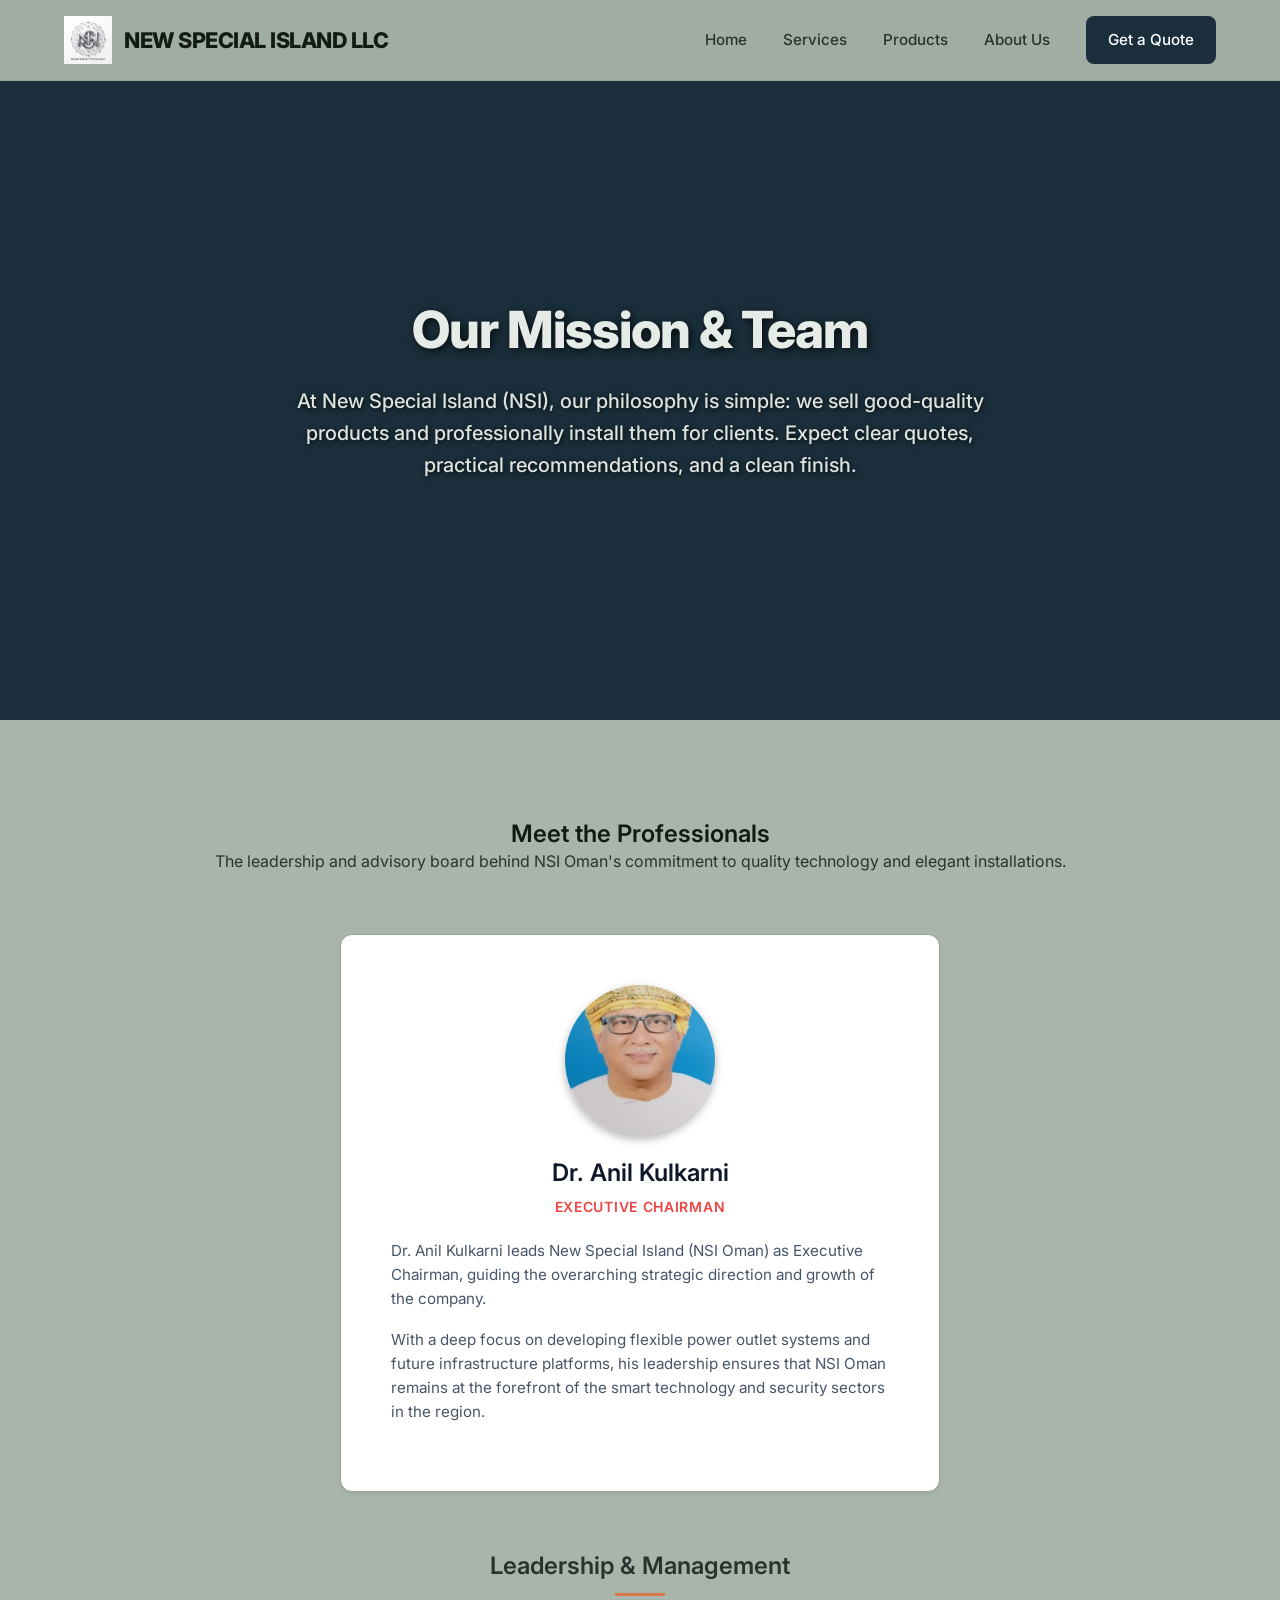
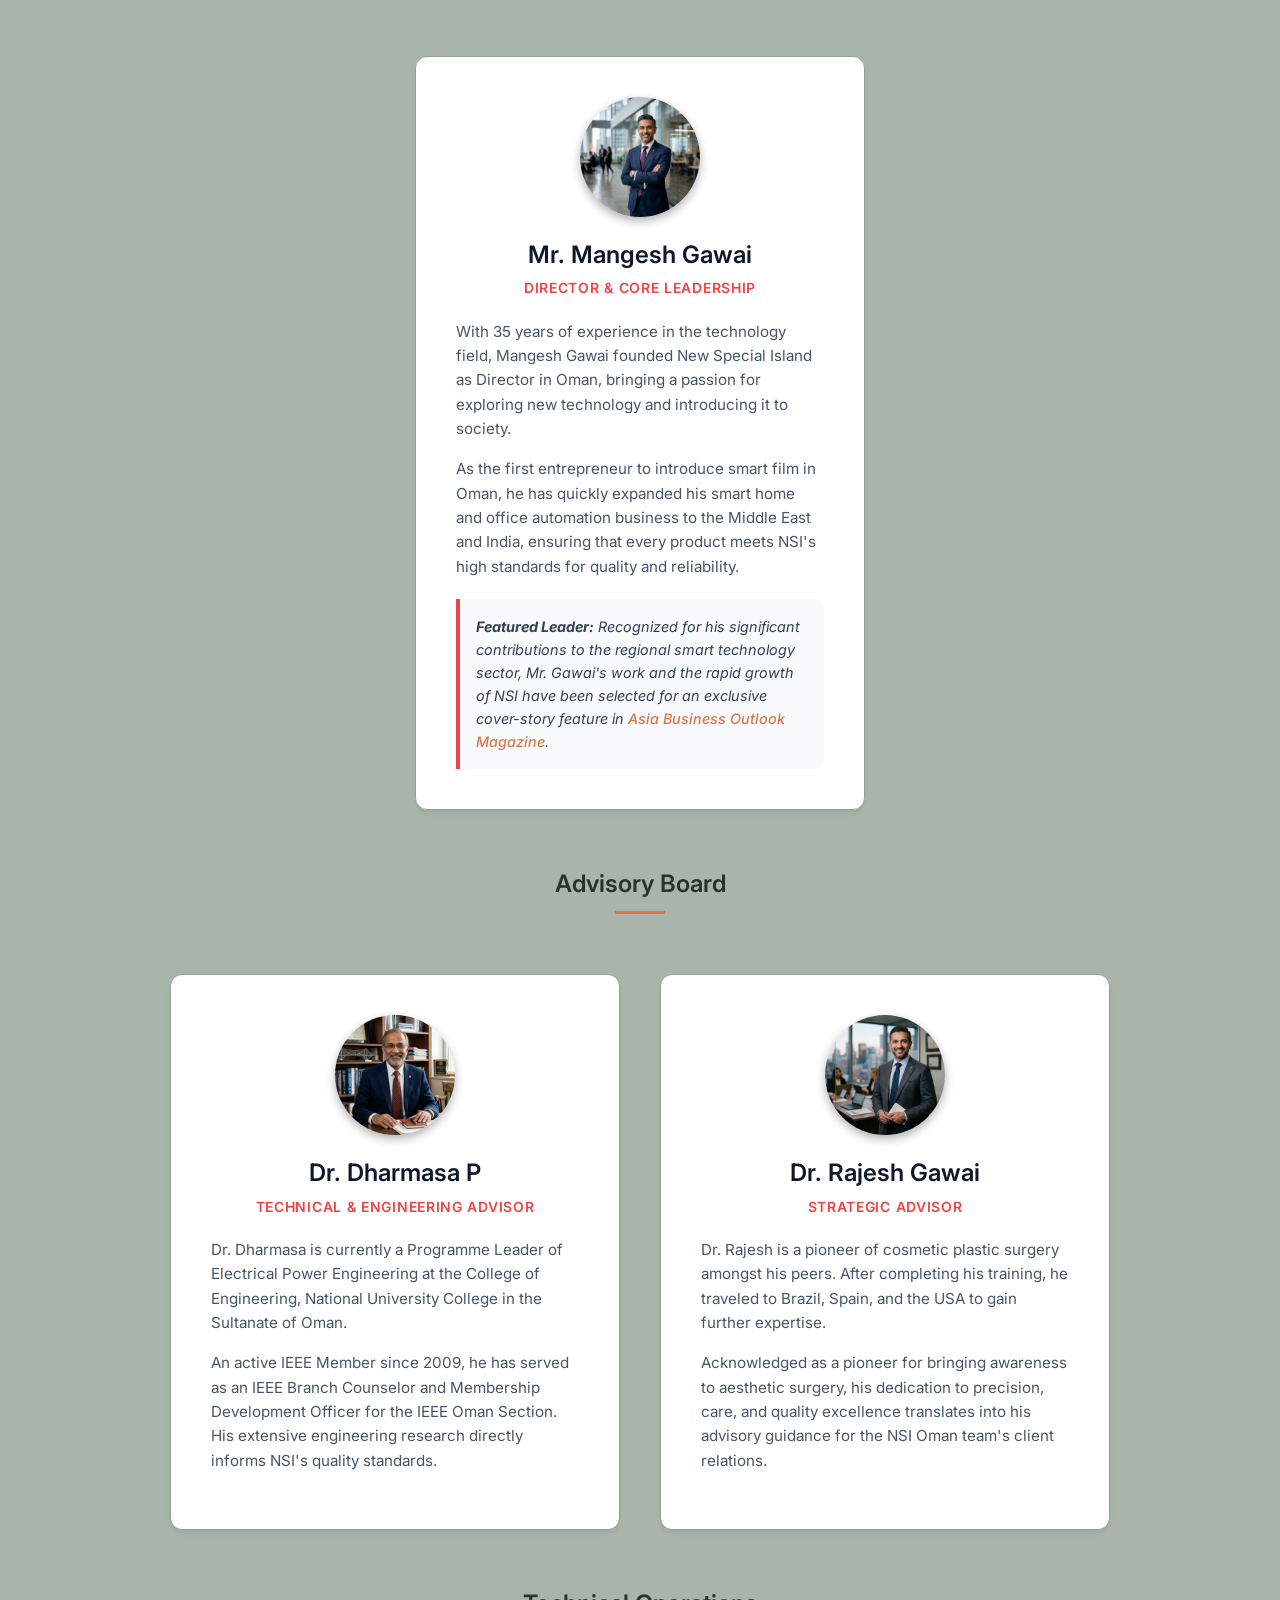
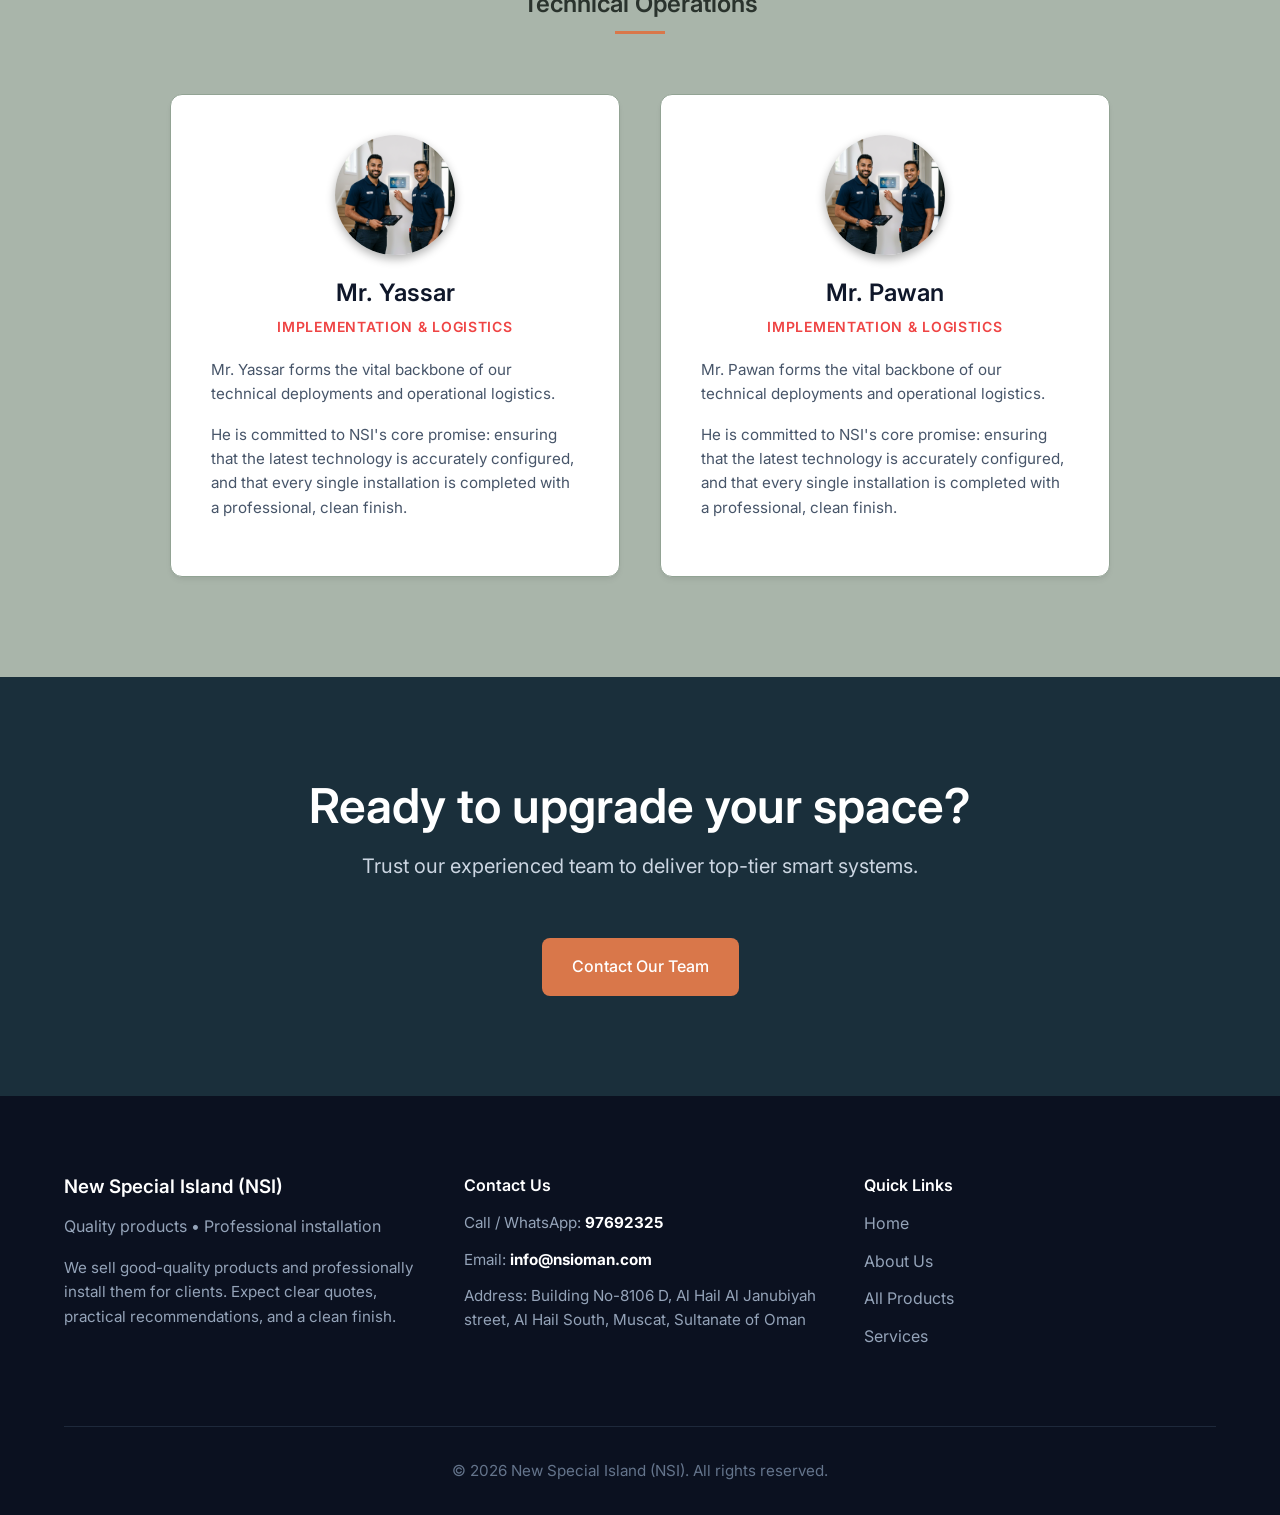
==== about.html @ ca7995b7 "image" ====
<!DOCTYPE html>
<html lang="en">

<head>
    <meta charset="UTF-8">
    <meta name="viewport" content="width=device-width, initial-scale=1.0">
    <title>About Us | New Special Island</title>
    <link rel="icon" href="images/nsi_logo.png" type="image/png">
    <meta name="description"
        content="Meet the professional team behind NSI Oman. We sell good-quality smart products and professionally install them for clients in Oman.">
    <!-- Google Fonts -->
    <link rel="preconnect" href="https://fonts.googleapis.com">
    <link rel="preconnect" href="https://fonts.gstatic.com" crossorigin>
    <link href="https://fonts.googleapis.com/css2?family=Inter:wght@300;400;500;600;700&display=swap" rel="stylesheet">
    <!-- Shared Styles -->
    <link rel="stylesheet" href="styles.css">
    <style>
        .page-hero {
            padding: 160px 0 100px;
        }

        .page-hero h1 {
            font-size: clamp(2.5rem, 4vw, 3.5rem);
        }

        .team-grid {
            display: grid;
            grid-template-columns: repeat(auto-fit, minmax(300px, 1fr));
            gap: 40px;
            margin-top: 60px;
        }

        .team-member {
            background-color: white;
            padding: 40px;
            border-radius: 12px;
            box-shadow: 0 4px 6px -1px rgba(0, 0, 0, 0.05), 0 2px 4px -1px rgba(0, 0, 0, 0.03);
            text-align: center;
            transition: transform 0.3s ease;
        }

        .team-member:hover {
            transform: translateY(-5px);
        }

        .team-avatar {
            width: 120px;
            height: 120px;
            background: linear-gradient(135deg, #1e293b 0%, #0f172a 100%);
            border-radius: 50%;
            margin: 0 auto 24px;
            display: flex;
            align-items: center;
            justify-content: center;
            color: #f8fafc;
            font-size: 2rem;
            font-weight: 600;
        }

        .team-member h3 {
            color: #0f172a;
            margin-bottom: 8px;
            font-size: 1.5rem;
        }

        .team-role {
            color: #ef4444;
            font-weight: 600;
            font-size: 0.875rem;
            text-transform: uppercase;
            letter-spacing: 0.05em;
            margin-bottom: 20px;
        }

        .team-member p {
            color: #475569;
            font-size: 0.95rem;
            line-height: 1.6;
            margin-bottom: 16px;
            text-align: left;
        }

        .highlight-box {
            background-color: #f8fafc;
            border-left: 4px solid #ef4444;
            padding: 16px;
            margin-top: 20px;
            text-align: left;
            border-radius: 0 8px 8px 0;
        }

        .highlight-box p {
            margin-bottom: 0;
            font-size: 0.9rem;
            color: #334155;
            font-style: italic;
        }
    </style>
</head>

<body>

    <!-- Navigation -->
    <nav class="navbar">
        <div class="container nav-content">
            <a href="index.html" class="logo">
                <img src="images/nsi_logo.png" alt="NSI Logo" class="nav-logo-img">
                NEW SPECIAL ISLAND LLC
            </a>
            <div class="nav-links">
                <a href="index.html">Home</a>
                <a href="index.html#services">Services</a>
                <a href="index.html#products">Products</a>
                <a href="about.html" class="active">About Us</a>
                <a href="index.html#quote" class="btn btn-primary btn-small">Get a Quote</a>
            </div>
            <button class="mobile-menu-btn" id="mobile-menu-btn">
                <span></span>
                <span></span>
                <span></span>
            </button>
        </div>
        <!-- Mobile Menu -->
        <div class="mobile-menu" id="mobile-menu">
            <a href="index.html">Home</a>
            <a href="index.html#services">Services</a>
            <a href="index.html#products">Products</a>
            <a href="about.html">About Us</a>
            <a href="index.html#quote">Get a Quote</a>
        </div>
    </nav>

    <!-- Hero Section -->
    <section class="hero page-hero bg-navy" style="position: relative;">
        <div class="container hero-content text-center" style="margin: 0 auto; position: relative; z-index: 2;">
            <h1>Our Mission & Team</h1>
            <p style="max-width: 800px; margin: 0 auto;">At New Special Island (NSI), our philosophy is simple: we sell
                good-quality products and professionally install them for clients. Expect clear quotes, practical
                recommendations, and a clean finish.</p>
        </div>
    </section>

    <!-- Team Section -->
    <section class="team section-padding bg-light">
        <div class="container">
            <div class="section-header text-center">
                <h2>Meet the Professionals</h2>
                <p>The leadership and advisory board behind NSI Oman's commitment to quality technology and elegant
                    installations.</p>
            </div>

            <div class="team-hierarchy">
                <!-- Tier 1: Chairman -->
                <div class="team-tier team-tier-1">
                    <div class="team-member">
                        <img class="team-avatar" src="images/Dr. Anil Kulkarni.jpeg" alt="Dr Anil Kulkarni">
                        <h3>Dr. Anil Kulkarni</h3>
                        <div class="team-role">Executive Chairman</div>
                        <p>Dr. Anil Kulkarni leads New Special Island (NSI Oman) as Executive Chairman, guiding the
                            overarching strategic direction and growth of the company.</p>
                        <p>With a deep focus on developing flexible power outlet systems and future infrastructure
                            platforms, his leadership ensures that NSI Oman remains at the forefront of the smart
                            technology
                            and security sectors in the region.</p>
                    </div>
                </div>

                <!-- Tier 2: Management -->
                <div class="team-tier team-tier-2">
                    <h3 class="tier-title">Leadership & Management</h3>
                    <div class="team-member">
                        <img class="team-avatar" src="images/portrait_mangesh_1772729378255.png" alt="Mr Mangesh Gawai">
                        <h3>Mr. Mangesh Gawai</h3>
                        <div class="team-role">Director & Core Leadership</div>
                        <p>With 35 years of experience in the technology field, Mangesh Gawai founded New Special Island
                            as Director in Oman, bringing a passion for exploring new technology and introducing it to
                            society.</p>
                        <p>As the first entrepreneur to introduce smart film in Oman, he has quickly expanded his smart
                            home and office automation business to the Middle East and India, ensuring that every
                            product meets NSI's high standards for quality and reliability.</p>
                        <div class="highlight-box">
                            <p><strong>Featured Leader:</strong> Recognized for his significant contributions to the
                                regional smart technology sector, Mr. Gawai's work and the rapid growth of NSI have been
                                selected for an exclusive cover-story feature in <a
                                    href="https://www.asiabusinessoutlook.com/services-and-consulting/cover-story/new-special-island-making-culture-of-living-and-working-futureready-cid-1000.html"
                                    target="_blank" rel="noopener noreferrer"
                                    style="color: var(--accent-color); font-weight: 500;">Asia Business Outlook
                                    Magazine</a>.</p>
                        </div>
                    </div>
                </div>

                <!-- Tier 3: Advisory Board -->
                <div class="team-tier team-tier-3">
                    <h3 class="tier-title">Advisory Board</h3>
                    <div class="team-member">
                        <img class="team-avatar" src="images/portrait_dharmasa_1772729397406.png" alt="Dr Dharmasa P">
                        <h3>Dr. Dharmasa P</h3>
                        <div class="team-role">Technical & Engineering Advisor</div>
                        <p>Dr. Dharmasa is currently a Programme Leader of Electrical Power Engineering at the College
                            of
                            Engineering, National University College in the Sultanate of Oman.</p>
                        <p>An active IEEE Member since 2009, he has served as an IEEE Branch Counselor and Membership
                            Development Officer for the IEEE Oman Section. His extensive engineering research directly
                            informs NSI's quality standards.</p>
                    </div>

                    <div class="team-member">
                        <img class="team-avatar" src="images/portrait_rajesh_1772729414339.png" alt="Dr Rajesh Gawai">
                        <h3>Dr. Rajesh Gawai</h3>
                        <div class="team-role">Strategic Advisor</div>
                        <p>Dr. Rajesh is a pioneer of cosmetic plastic surgery amongst his peers. After completing his
                            training, he traveled to Brazil, Spain, and the USA to gain further expertise.</p>
                        <p>Acknowledged as a pioneer for bringing awareness to aesthetic surgery, his dedication to
                            precision, care, and quality excellence translates into his advisory guidance
                            for the NSI Oman team's client relations.</p>
                    </div>
                </div>

                <!-- Tier 4: Operations -->
                <div class="team-tier team-tier-4">
                    <h3 class="tier-title">Technical Operations</h3>
                    <div class="team-member">
                        <img class="team-avatar" src="images/portrait_yassar_pawan_1772729432106.png"
                            alt="Mr Yassar">
                        <h3>Mr. Yassar</h3>
                        <div class="team-role">Implementation & Logistics</div>
                        <p>Mr. Yassar forms the vital backbone of our technical deployments and operational logistics.</p>
                        <p>He is committed to NSI's core promise: ensuring that the latest technology is accurately configured, and that every single installation is completed with a professional, clean finish.</p>
                    </div>
                    <div class="team-member">
                        <img class="team-avatar" src="images/portrait_yassar_pawan_1772729432106.png"
                            alt="Mr Pawan">
                        <h3>Mr. Pawan</h3>
                        <div class="team-role">Implementation & Logistics</div>
                        <p>Mr. Pawan forms the vital backbone of our technical deployments and operational logistics.</p>
                        <p>He is committed to NSI's core promise: ensuring that the latest technology is accurately configured, and that every single installation is completed with a professional, clean finish.</p>
                    </div>
                </div>

            </div>
        </div>
    </section>

    <!-- Call to Action / Quote Section -->
    <section id="quote" class="cta section-padding bg-navy">
        <div class="container text-center">
            <h2>Ready to upgrade your space?</h2>
            <p style="color: #cbd5e1;">Trust our experienced team to deliver top-tier smart systems.</p>
            <a href="mailto:info@nsioman.com" class="btn btn-accent mt-2">Contact Our Team</a>
        </div>
    </section>

    <!-- Footer -->
    <footer class="footer">
        <div class="container">
            <div class="footer-grid">
                <div class="footer-brand">
                    <h3>New Special Island (NSI)</h3>
                    <p>Quality products • Professional installation</p>
                    <p class="footer-desc">We sell good-quality products and professionally install them for clients.
                        Expect clear quotes, practical recommendations, and a clean finish.</p>
                </div>

                <div class="footer-contact">
                    <h4>Contact Us</h4>
                    <p>Call / WhatsApp: <strong>97692325</strong></p>
                    <p>Email: <strong>info@nsioman.com</strong></p>
                    <p>Address: Building No-8106 D, Al Hail Al Janubiyah street, Al Hail South, Muscat, Sultanate of
                        Oman</p>
                </div>

                <div class="footer-links">
                    <h4>Quick Links</h4>
                    <ul>
                        <li><a href="index.html">Home</a></li>
                        <li><a href="about.html">About Us</a></li>
                        <li><a href="index.html#products">All Products</a></li>
                        <li><a href="index.html#services">Services</a></li>
                    </ul>
                </div>
            </div>

            <div class="footer-bottom">
                <p>&copy; 2026 New Special Island (NSI). All rights reserved.</p>
            </div>
        </div>
    </footer>

    <script src="script.js"></script>
</body>

</html>
---- styles.css ----
/* =========================================
   VARIABLES & GLOBAL STYLES
   ========================================= */
:root {
    /* Main brand colors */
    --primary-color: #1a2f3b;
    /* Deep Slate - used for headers/footers/hero */
    --primary-hover: #264353;
    --accent-color: #d9774a;
    /* Rust/Terracotta - used for CTAs / highlights */
    --accent-hover: #e8885b;
    --accent-secondary: #4a6875;
    /* Muted Blue-Gray - secondary elements */

    /* Text colors */
    --text-main: #2a332d;
    /* Very dark muted green/slate for readability */
    --text-light: #3e4a42;
    --text-dark: #121a13;
    /* Near black for headings */

    /* Soft backgrounds - DISTINCTLY NON-WHITE */
    --bg-body: #b8c4b9;
    /* Muted Sage Green */
    --bg-light: #a9b5aa;
    /* Slightly darker sage for alternate sections */
    --bg-card: #dde3de;
    /* Very light tinted sage for cards (minority white) */
    --border-color: #92a394;
    /* Soft sage borders */

    --font-main: 'Inter',
        -apple-system,
        BlinkMacSystemFont,
        "Segoe UI",
        Roboto,
        Helvetica,
        Arial,
        sans-serif;

    --max-width: 1200px;
    --border-radius: 12px;
    --transition: all 0.3s ease;
    --shadow-sm: 0 1px 3px rgba(0, 0, 0, 0.05);
    --shadow-md: 0 4px 6px -1px rgba(0, 0, 0, 0.05),
        0 2px 4px -1px rgba(0, 0, 0, 0.03);
    --shadow-lg: 0 20px 25px -5px rgba(0, 0, 0, 0.05),
        0 8px 10px -6px rgba(0, 0, 0, 0.01);
}

/* Team Section Specifics */
.team-hierarchy {
    display: flex;
    flex-direction: column;
    gap: 60px;
    margin-top: 60px;
}

.team-tier {
    display: flex;
    flex-wrap: wrap;
    justify-content: center;
    gap: 40px;
}

.tier-title {
    width: 100%;
    text-align: center;
    font-size: 1.5rem;
    color: var(--text-main);
    margin-bottom: 20px;
    position: relative;
    padding-bottom: 15px;
}

.tier-title::after {
    content: '';
    position: absolute;
    bottom: 0;
    left: 50%;
    transform: translateX(-50%);
    width: 50px;
    height: 3px;
    background-color: var(--accent-color);
}

.team-member {
    background-color: var(--bg-card);
    padding: 40px;
    border-radius: 12px;
    box-shadow: var(--shadow-md);
    text-align: center;
    transition: transform 0.3s ease;
    flex: 1 1 300px;
    /* Max width handled by container/wrap */
    max-width: 450px;
    border: 1px solid var(--border-color);
}

/* Make tier 1 (Chairman) slightly more prominent */
.team-tier-1 .team-member {
    max-width: 600px;
    padding: 50px;
}

.team-tier-1 .team-avatar {
    width: 150px;
    height: 150px;
}

.team-member:hover {
    transform: translateY(-5px);
    box-shadow: var(--shadow-lg);
    border-color: var(--accent-color);
}

.team-avatar {
    width: 120px;
    height: 120px;
    border-radius: 50%;
    margin: 0 auto 24px;
    object-fit: cover;
    box-shadow: 0 4px 10px rgba(0, 0, 0, 0.3);
}

.team-member h3 {
    color: var(--text-dark);
    margin-bottom: 8px;
    font-size: 1.5rem;
}

.team-role {
    color: var(--accent-color);
    font-weight: 600;
    font-size: 0.875rem;
    text-transform: uppercase;
    letter-spacing: 0.05em;
    margin-bottom: 20px;
}

.team-member p {
    color: var(--text-main);
    font-size: 0.95rem;
    line-height: 1.6;
    margin-bottom: 16px;
    text-align: left;
}

.highlight-box {
    background-color: rgba(26, 47, 59, 0.1);
    /* Primary color slate tinted */
    border-left: 4px solid var(--accent-color);
    padding: 16px;
    margin-top: 20px;
    text-align: left;
    border-radius: 0 8px 8px 0;
}

.highlight-box p {
    margin-bottom: 0;
    font-size: 0.9rem;
    color: var(--text-main);
    font-style: italic;
}

/* Responsive adjustments */
@media (max-width: 768px) {
    .team-tier-1 .team-member {
        padding: 40px;
    }
}


* {
    margin: 0;
    padding: 0;
    box-sizing: border-box;
}

html {
    scroll-behavior: smooth;
}

body {
    font-family: var(--font-main);
    color: var(--text-main);
    background-color: var(--bg-body);
    line-height: 1.6;
    -webkit-font-smoothing: antialiased;
}

h1,
h2,
h3,
h4,
h5,
h6 {
    color: var(--text-dark);
    font-weight: 600;
    line-height: 1.2;
}

a {
    color: var(--accent-color);
    text-decoration: none;
    transition: var(--transition);
}

a:hover {
    color: var(--accent-hover);
}

.container {
    width: 100%;
    max-width: var(--max-width);
    margin: 0 auto;
    padding: 0 24px;
}

.section-padding {
    padding: 100px 0;
}

.bg-light {
    background-color: var(--bg-light);
}

.bg-navy {
    background-color: var(--primary-color);
    color: #e1e7e3;
}

.bg-navy h1,
.bg-navy h2,
.bg-navy h3 {
    color: #ffffff;
}

.bg-navy p {
    color: #c9d1cb;
}

.text-center {
    text-align: center;
}

.mt-2 {
    margin-top: 1rem;
}

.mt-4 {
    margin-top: 2rem;
}

.pb-0 {
    padding-bottom: 0 !important;
}

.border-0 {
    border: none !important;
}

/* =========================================
   BUTTONS & LINKS
   ========================================= */
.btn {
    display: inline-flex;
    align-items: center;
    justify-content: center;
    padding: 14px 28px;
    border-radius: 8px;
    font-weight: 500;
    cursor: pointer;
    transition: var(--transition);
    border: 2px solid transparent;
    font-size: 1rem;
}

.btn-small {
    padding: 10px 20px;
    font-size: 0.95rem;
}

.btn-primary {
    background-color: var(--primary-color);
    color: white !important;
}

.btn-primary:hover {
    background-color: var(--primary-hover);
    transform: translateY(-2px);
    box-shadow: var(--shadow-md);
}

.btn-accent {
    background-color: var(--accent-color);
    color: white !important;
}

.btn-accent:hover {
    background-color: var(--accent-hover);
    transform: translateY(-2px);
    box-shadow: var(--shadow-md);
}

.btn-outline {
    background-color: transparent;
    border-color: var(--border-color);
    color: var(--text-dark);
}

.btn-outline:hover {
    border-color: var(--text-main);
    background-color: var(--bg-card);
}

.btn-outline-light {
    background-color: transparent;
    border-color: rgba(255, 255, 255, 0.3);
    color: white !important;
}

.btn-outline-light:hover {
    background-color: rgba(255, 255, 255, 0.1);
    border-color: white;
}

.inline-link {
    display: inline-block;
    font-weight: 500;
    color: var(--accent-color);
}

.inline-link:hover {
    text-decoration: underline;
}

/* =========================================
   NAVIGATION
   ========================================= */
.navbar {
    position: fixed;
    top: 0;
    left: 0;
    width: 100%;
    /* Navbar gets the soft body color with transparency */
    background-color: rgba(184, 196, 185, 0.85);
    /* Matches new var(--bg-body) */
    backdrop-filter: blur(12px);
    -webkit-backdrop-filter: blur(12px);
    border-bottom: 1px solid var(--border-color);
    z-index: 1000;
    padding: 18px 0;
    transition: var(--transition);
}

.nav-content {
    display: flex;
    justify-content: space-between;
    align-items: center;
}

.logo {
    display: flex;
    align-items: center;
    gap: 12px;
    font-size: 1.35rem;
    font-weight: 800;
    color: var(--text-dark);
    letter-spacing: -0.5px;
}

.nav-logo-img {
    height: 48px;
    width: auto;
    object-fit: contain;
}

.nav-links {
    display: flex;
    align-items: center;
    gap: 36px;
}

.nav-links a:not(.btn) {
    color: var(--text-main);
    font-weight: 500;
    font-size: 0.95rem;
}

.nav-links a:not(.btn):hover {
    color: var(--accent-color);
}

.mobile-menu-btn {
    display: none;
    flex-direction: column;
    justify-content: space-between;
    width: 24px;
    height: 18px;
    background: transparent;
    border: none;
    cursor: pointer;
}

.mobile-menu-btn span {
    width: 100%;
    height: 2px;
    background-color: var(--text-dark);
    transition: var(--transition);
}

.mobile-menu {
    display: none;
    flex-direction: column;
    background-color: var(--bg-card);
    position: absolute;
    top: 100%;
    left: 0;
    width: 100%;
    border-bottom: 1px solid var(--border-color);
    padding: 16px 24px;
    box-shadow: var(--shadow-md);
}

.mobile-menu.active {
    display: flex;
}

.mobile-menu a {
    padding: 12px 0;
    color: var(--text-dark);
    font-weight: 500;
    border-bottom: 1px solid var(--border-color);
}

.mobile-menu a:last-child {
    border-bottom: none;
}

/* =========================================
   HERO SECTION & SLIDESHOW
   ========================================= */
.hero {
    position: relative;
    padding: 200px 0 120px;
    overflow: hidden;
    min-height: 80vh;
    /* Make hero taller for the slideshow */
    display: flex;
    align-items: center;
}

.slideshow-container {
    position: absolute;
    top: 0;
    left: 0;
    width: 100%;
    height: 100%;
    z-index: 1;
    overflow: hidden;
}

.slide {
    position: absolute;
    top: 0;
    left: 0;
    width: 100%;
    height: 100%;
    opacity: 0;
    transition: opacity 1.5s ease-in-out, transform 8s ease-out;
    /* Slow zoom effect */
    transform: scale(1);
    background-size: cover;
    background-position: center;
}

.slide.active {
    opacity: 1;
    transform: scale(1.05);
    /* Gradual zoom in */
}

.slideshow-dots {
    position: absolute;
    bottom: 30px;
    left: 50%;
    transform: translateX(-50%);
    display: flex;
    gap: 12px;
    z-index: 4;
}

.dot {
    width: 12px;
    height: 12px;
    border-radius: 50%;
    background-color: rgba(255, 255, 255, 0.3);
    cursor: pointer;
    transition: var(--transition);
    border: 2px solid transparent;
}

.dot:hover {
    background-color: rgba(255, 255, 255, 0.6);
}

.dot.active {
    background-color: var(--accent-color);
    border-color: rgba(255, 255, 255, 0.8);
    transform: scale(1.2);
}

.hero-overlay {
    position: absolute;
    top: 0;
    left: 0;
    width: 100%;
    height: 100%;
    /* Lighter overlay to let the images pop, but dark enough for white text to be readable */
    background: linear-gradient(135deg, rgba(26, 47, 59, 0.85) 0%, rgba(26, 47, 59, 0.4) 100%);
    z-index: 2;
}

.hero-content {
    position: relative;
    z-index: 3;
    max-width: 800px;
}

.hero h1 {
    font-size: clamp(3rem, 5vw, 4.5rem);
    letter-spacing: -0.02em;
    margin-bottom: 24px;
    line-height: 1.1;
    text-shadow: 0 4px 12px rgba(0, 0, 0, 0.5);
    /* Enhance readability over images */
}

.hero p {
    font-size: 1.25rem;
    margin-bottom: 40px;
    max-width: 700px;
    text-shadow: 0 2px 8px rgba(0, 0, 0, 0.5);
}

.hero-actions {
    display: flex;
    flex-wrap: wrap;
    gap: 16px;
    align-items: center;
}

/* =========================================
   BENEFITS SECTION (With SVG Icons)
   ========================================= */
.benefits-layout {
    display: grid;
    grid-template-columns: 1fr 1fr;
    gap: 80px;
    align-items: center;
}

.benefits-text .section-header {
    margin-bottom: 40px;
    padding-top: 20px;
    /* Offset for About Us anchor */
}

.benefits-text .section-header h2 {
    font-size: 2.75rem;
    margin-bottom: 16px;
    letter-spacing: -0.02em;
}

.benefit-row {
    display: flex;
    gap: 20px;
    padding-bottom: 32px;
    margin-bottom: 32px;
    border-bottom: 1px solid var(--border-color);
}

.benefit-icon {
    flex-shrink: 0;
    width: 48px;
    height: 48px;
    background-color: var(--primary-color);
    /* Deep Slate */
    border-radius: 50%;
    display: flex;
    align-items: center;
    justify-content: center;
    color: #e5ebe6;
    /* Light icon color */
}

.benefit-content h3 {
    font-size: 1.35rem;
    margin-bottom: 8px;
}

.benefit-content p {
    color: var(--text-light);
    font-size: 1rem;
    line-height: 1.7;
}

.benefits-image-wrapper {
    position: relative;
    border-radius: var(--border-radius);
    overflow: hidden;
    box-shadow: var(--shadow-lg);
    aspect-ratio: 4/5;
}

.benefits-image {
    width: 100%;
    height: 100%;
    object-fit: cover;
    transition: transform 0.5s ease;
}

.benefits-image:hover {
    transform: scale(1.03);
}

/* =========================================
   PRODUCTS SECTION (With Images)
   ========================================= */
.products .section-header {
    margin: 0 auto 50px auto;
    max-width: 700px;
}

.products .section-header h2 {
    font-size: 2.25rem;
}

.products-grid {
    display: grid;
    grid-template-columns: repeat(auto-fill, minmax(280px, 1fr));
    gap: 24px;
}

/* =========================================
   PROJECTS SHOWCASE (Ultra-Compact Grid)
   ========================================= */
.projects-grid {
    display: grid;
    /* Very tight grid column width */
    grid-template-columns: repeat(auto-fill, minmax(240px, 1fr));
    gap: 20px;
}

.project-card {
    background-color: var(--bg-card);
    border-radius: var(--border-radius);
    border: 1px solid var(--border-color);
    overflow: hidden;
    transition: var(--transition);
    display: flex;
    flex-direction: column;
}

.project-card:hover {
    box-shadow: var(--shadow-lg);
    border-color: var(--accent-color);
    transform: translateY(-4px);
}

.project-card .product-image-container {
    height: 160px;
    /* Very short image */
}

.project-card .product-content {
    padding: 16px;
    /* Drastically reduced padding */
    flex: 1;
    display: flex;
    flex-direction: column;
}

.project-card .product-content h3 {
    font-size: 1.15rem;
    /* Smaller heading */
    margin-bottom: 6px;
    color: var(--text-dark);
    line-height: 1.3;
}

.project-card .product-content>p {
    font-size: 0.85rem;
    line-height: 1.4;
    margin-bottom: 12px;
    color: var(--text-main);
}

.project-card .team-role {
    font-size: 0.75rem;
    margin-bottom: 6px !important;
}

.project-card .product-features {
    margin-bottom: 0;
    flex: 1;
}

.project-card .product-features li {
    font-size: 0.8rem;
    margin-bottom: 6px;
    padding-left: 16px;
}

.product-card {
    background-color: var(--bg-card);
    border-radius: var(--border-radius);
    border: 1px solid var(--border-color);
    overflow: hidden;
    transition: var(--transition);
    display: flex;
    flex-direction: column;
}

.product-card:hover {
    box-shadow: var(--shadow-lg);
    border-color: var(--accent-color);
    transform: translateY(-4px);
}

.product-image-container {
    width: 100%;
    height: 220px;
    overflow: hidden;
    border-bottom: 1px solid var(--border-color);
    display: block;
    /* So it works as a link */
}

.product-image {
    width: 100%;
    height: 100%;
    object-fit: cover;
    transition: transform 0.5s ease;
}

.product-card:hover .product-image {
    transform: scale(1.05);
}

.product-content {
    padding: 32px;
    flex: 1;
    display: flex;
    flex-direction: column;
}

.product-content h3 {
    font-size: 1.5rem;
    margin-bottom: 12px;
}

.product-content>p {
    color: var(--text-main);
    margin-bottom: 24px;
    font-size: 0.95rem;
}

.product-features {
    list-style: none;
    margin-bottom: 32px;
    flex: 1;
}

.product-features li {
    position: relative;
    padding-left: 28px;
    margin-bottom: 12px;
    font-size: 0.9rem;
    color: var(--text-light);
}

.product-features li::before {
    content: "→";
    position: absolute;
    left: 0;
    top: 0;
    color: var(--accent-color);
    font-weight: bold;
}

.product-actions {
    margin-top: auto;
    display: flex;
    gap: 12px;
}



/* =========================================
   FAQ SECTION
   ========================================= */
.faq-accordion {
    max-width: 800px;
}

.faq-item {
    border-bottom: 1px solid var(--border-color);
}

.faq-item:first-child {
    border-top: 1px solid var(--border-color);
}

.faq-question {
    width: 100%;
    display: flex;
    justify-content: space-between;
    align-items: center;
    padding: 28px 0;
    background: none;
    border: none;
    font-size: 1.15rem;
    font-weight: 500;
    color: var(--text-dark);
    cursor: pointer;
    text-align: left;
    font-family: var(--font-main);
}

.faq-question:hover {
    color: var(--accent-color);
}

.faq-question .icon {
    font-size: 1.5rem;
    font-weight: 300;
    transition: transform 0.3s ease;
}

.faq-item.active .icon {
    transform: rotate(45deg);
    color: var(--accent-color);
}

.faq-answer {
    max-height: 0;
    overflow: hidden;
    transition: max-height 0.4s cubic-bezier(0.1, 1, 0.1, 1);
}

.faq-answer p {
    padding-bottom: 28px;
    color: var(--text-light);
    font-size: 1.05rem;
    line-height: 1.6;
}

/* =========================================
   CTA SECTION
   ========================================= */
.cta {
    position: relative;
}

.cta h2 {
    font-size: 3rem;
    margin-bottom: 16px;
}

.cta p {
    font-size: 1.25rem;
    margin-bottom: 40px;
}

.hero h1 {
    font-size: 3.5rem;
    font-weight: 800;
    margin-bottom: 24px;
    line-height: 1.2;
    color: #e5ebe6;
    /* Very light tinted sage, almost warm white */
    text-shadow: 2px 2px 8px rgba(0, 0, 0, 0.8);
    /* Deep shadow for better readability */
}

.hero p {
    font-size: 1.25rem;
    margin-bottom: 32px;
    opacity: 1;
    /* Increased from 0.9 for better legibility */
    max-width: 600px;
    color: var(--bg-card);
    text-shadow: 1px 1px 5px rgba(0, 0, 0, 0.9);
    /* Shadow to separate from images */
    font-weight: 500;
}

.how-it-works {
    background-color: rgba(255, 255, 255, 0.05);
    /* very faint white box on navy */
    padding: 24px;
    border-radius: 8px;
    display: inline-block;
}

/* =========================================
   FOOTER
   ========================================= */
.footer {
    background-color: #0b1120;
    /* Slightly darker than primary for differentiation */
    color: white;
    padding: 80px 0 32px;
}

.footer-grid {
    display: grid;
    grid-template-columns: repeat(auto-fit, minmax(250px, 1fr));
    gap: 48px;
    margin-bottom: 64px;
}

.footer h3,
.footer h4 {
    color: white;
    margin-bottom: 16px;
    font-weight: 600;
}

.footer-brand p {
    color: #94a3b8;
    margin-bottom: 16px;
}

.footer-desc {
    font-size: 0.95rem;
    line-height: 1.6;
}

.footer-contact p {
    color: #94a3b8;
    margin-bottom: 12px;
    font-size: 0.95rem;
}

.footer-contact strong {
    color: white;
}

.footer-links ul {
    list-style: none;
}

.footer-links li {
    margin-bottom: 12px;
}

.footer-links a {
    color: #94a3b8;
    transition: var(--transition);
}

.footer-links a:hover {
    color: white;
}

.footer-bottom {
    border-top: 1px solid #1e293b;
    padding-top: 32px;
    text-align: center;
    color: #64748b;
    font-size: 0.95rem;
}

/* =========================================
   CAMERA TYPES (CUSTOM PAGE LAYOUT)
   ========================================= */
.camera-types-list {
    display: flex;
    flex-direction: column;
    gap: 80px;
    max-width: 1000px;
    margin: 0 auto;
}

.camera-type-row {
    display: flex;
    align-items: center;
    gap: 60px;
    background-color: var(--bg-card);
    border-radius: var(--border-radius);
    padding: 40px;
    border: 1px solid var(--border-color);
    box-shadow: var(--shadow-sm);
    transition: var(--transition);
}

.camera-type-row:hover {
    box-shadow: var(--shadow-md);
    border-color: #cbd5e1;
}

.camera-type-row.reverse {
    flex-direction: row-reverse;
}

.camera-type-image {
    flex: 1;
    max-width: 400px;
    border-radius: 8px;
    overflow: hidden;
    background-color: #f8fafc;
    display: flex;
    align-items: center;
    justify-content: center;
    padding: 20px;
}

.camera-type-image img {
    width: 100%;
    height: auto;
    object-fit: contain;
    mix-blend-mode: multiply;
    transition: transform 0.5s ease;
}

.camera-type-row:hover .camera-type-image img {
    transform: scale(1.05);
}

.camera-type-info {
    flex: 1;
}

.camera-type-info h3 {
    font-size: 2rem;
    margin-bottom: 16px;
    color: var(--primary-color);
}

.camera-type-info p {
    font-size: 1.1rem;
    margin-bottom: 24px;
    color: var(--text-main);
}

.camera-features {
    list-style: none;
    margin-bottom: 32px;
}

.camera-features li {
    position: relative;
    padding-left: 32px;
    margin-bottom: 16px;
    font-size: 1rem;
    color: var(--text-dark);
    font-weight: 500;
}

.camera-features li::before {
    content: "✓";
    position: absolute;
    left: 0;
    top: 0;
    color: var(--accent-color);
    font-weight: bold;
    font-size: 1.2rem;
}

/* =========================================
   RESPONSIVE
   ========================================= */
@media (max-width: 992px) {
    .benefits-layout {
        grid-template-columns: 1fr;
        gap: 40px;
    }

    .benefits-image-wrapper {
        aspect-ratio: 16/9;
    }
}

@media (max-width: 768px) {
    .nav-links {
        display: none;
    }

    .mobile-menu-btn {
        display: flex;
    }

    .hero h1 {
        font-size: 2.75rem;
    }

    .hero {
        padding: 140px 0 80px;
    }

    .products-grid {
        grid-template-columns: 1fr;
    }

    .section-padding {
        padding: 64px 0;
    }

    .benefits-text .section-header h2 {
        font-size: 2.25rem;
    }

    .cta h2 {
        font-size: 2.25rem;
    }

    .camera-type-row,
    .camera-type-row.reverse {
        flex-direction: column;
        padding: 30px 20px;
        gap: 30px;
    }

    .camera-type-image {
        max-width: 100%;
    }
}
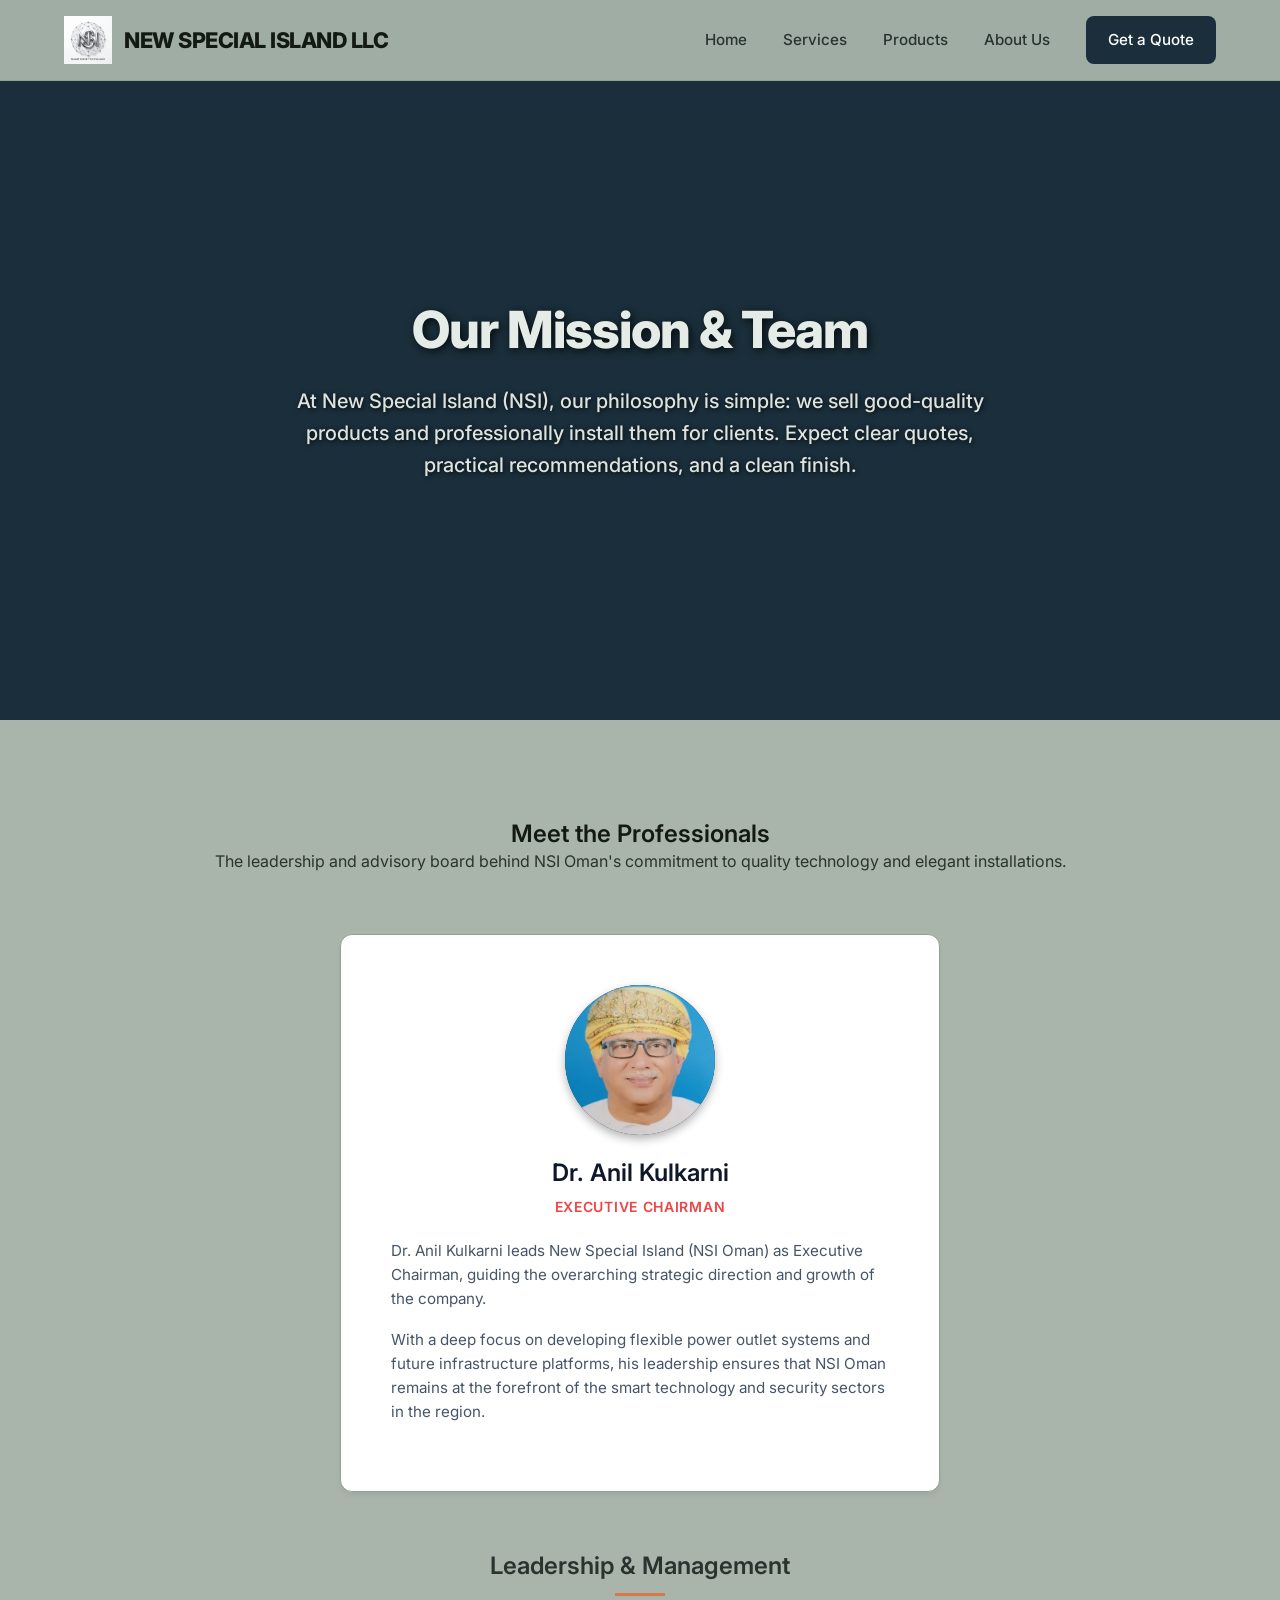
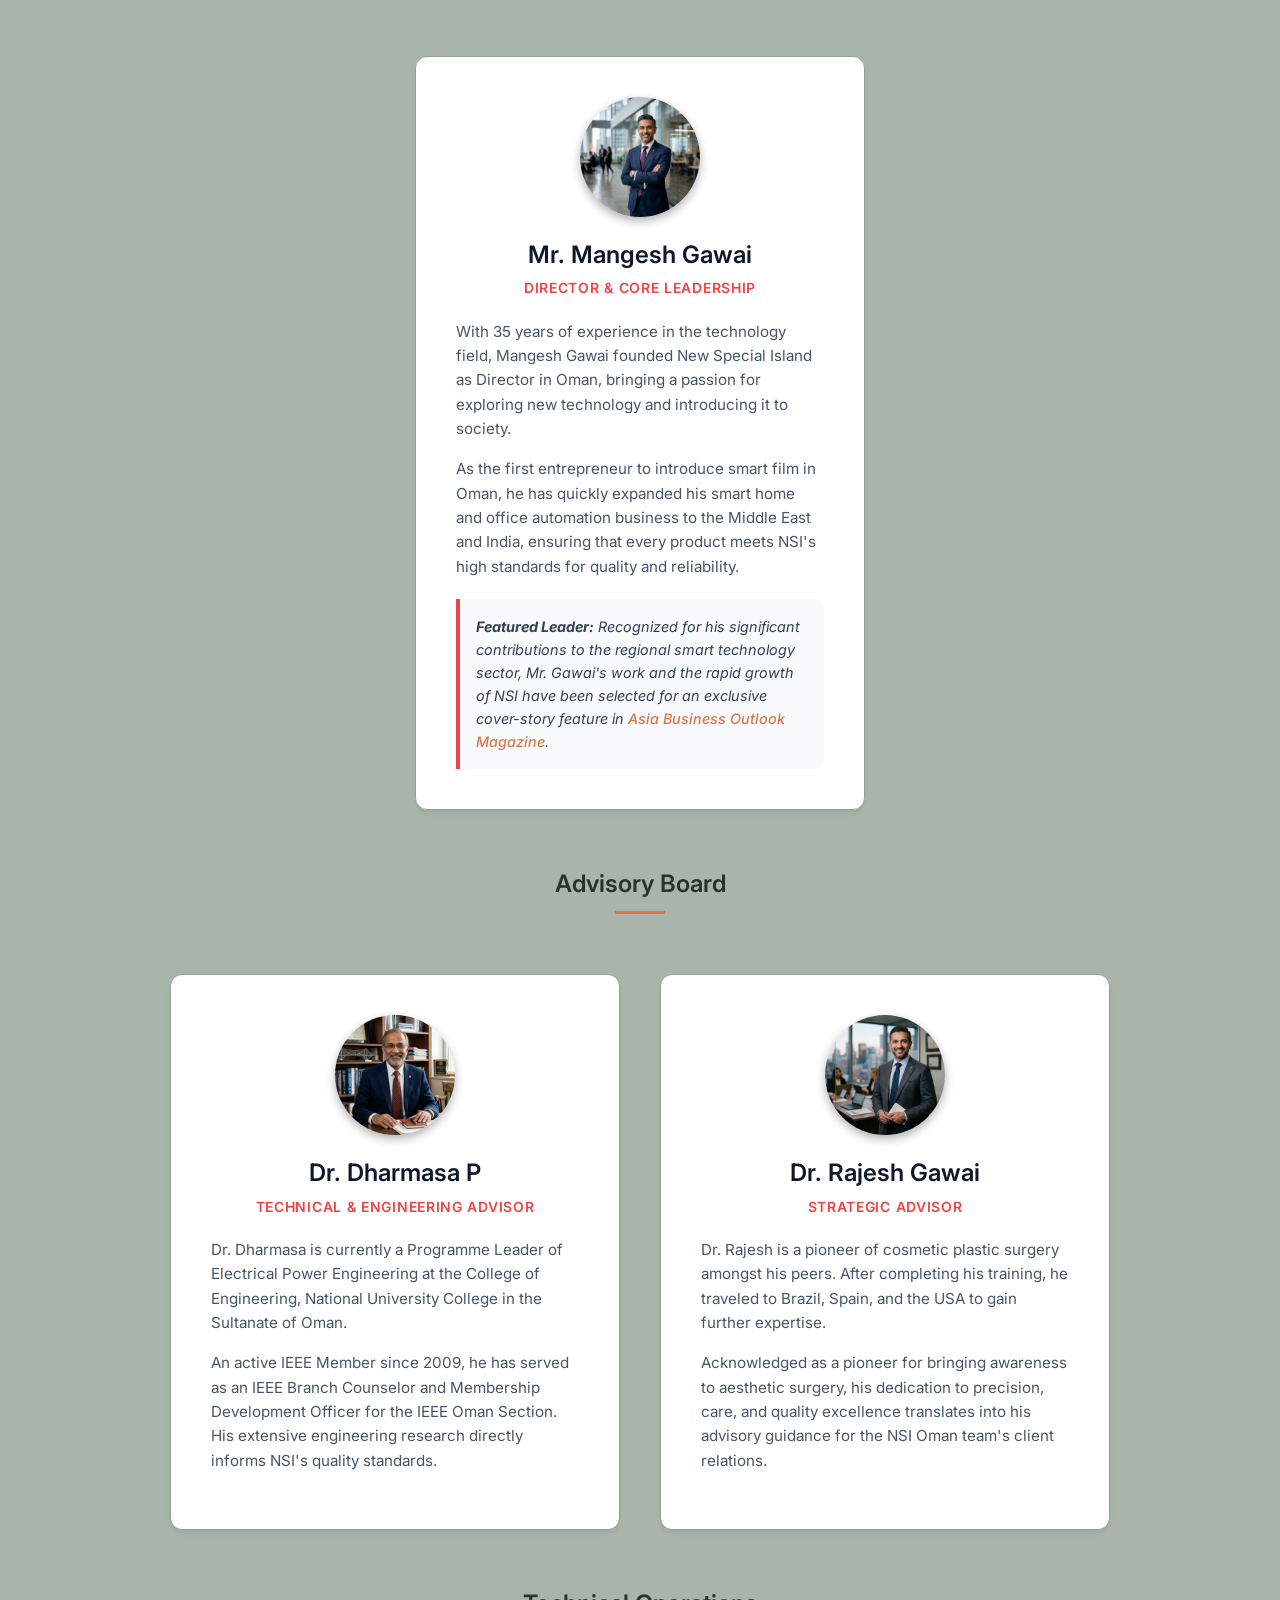
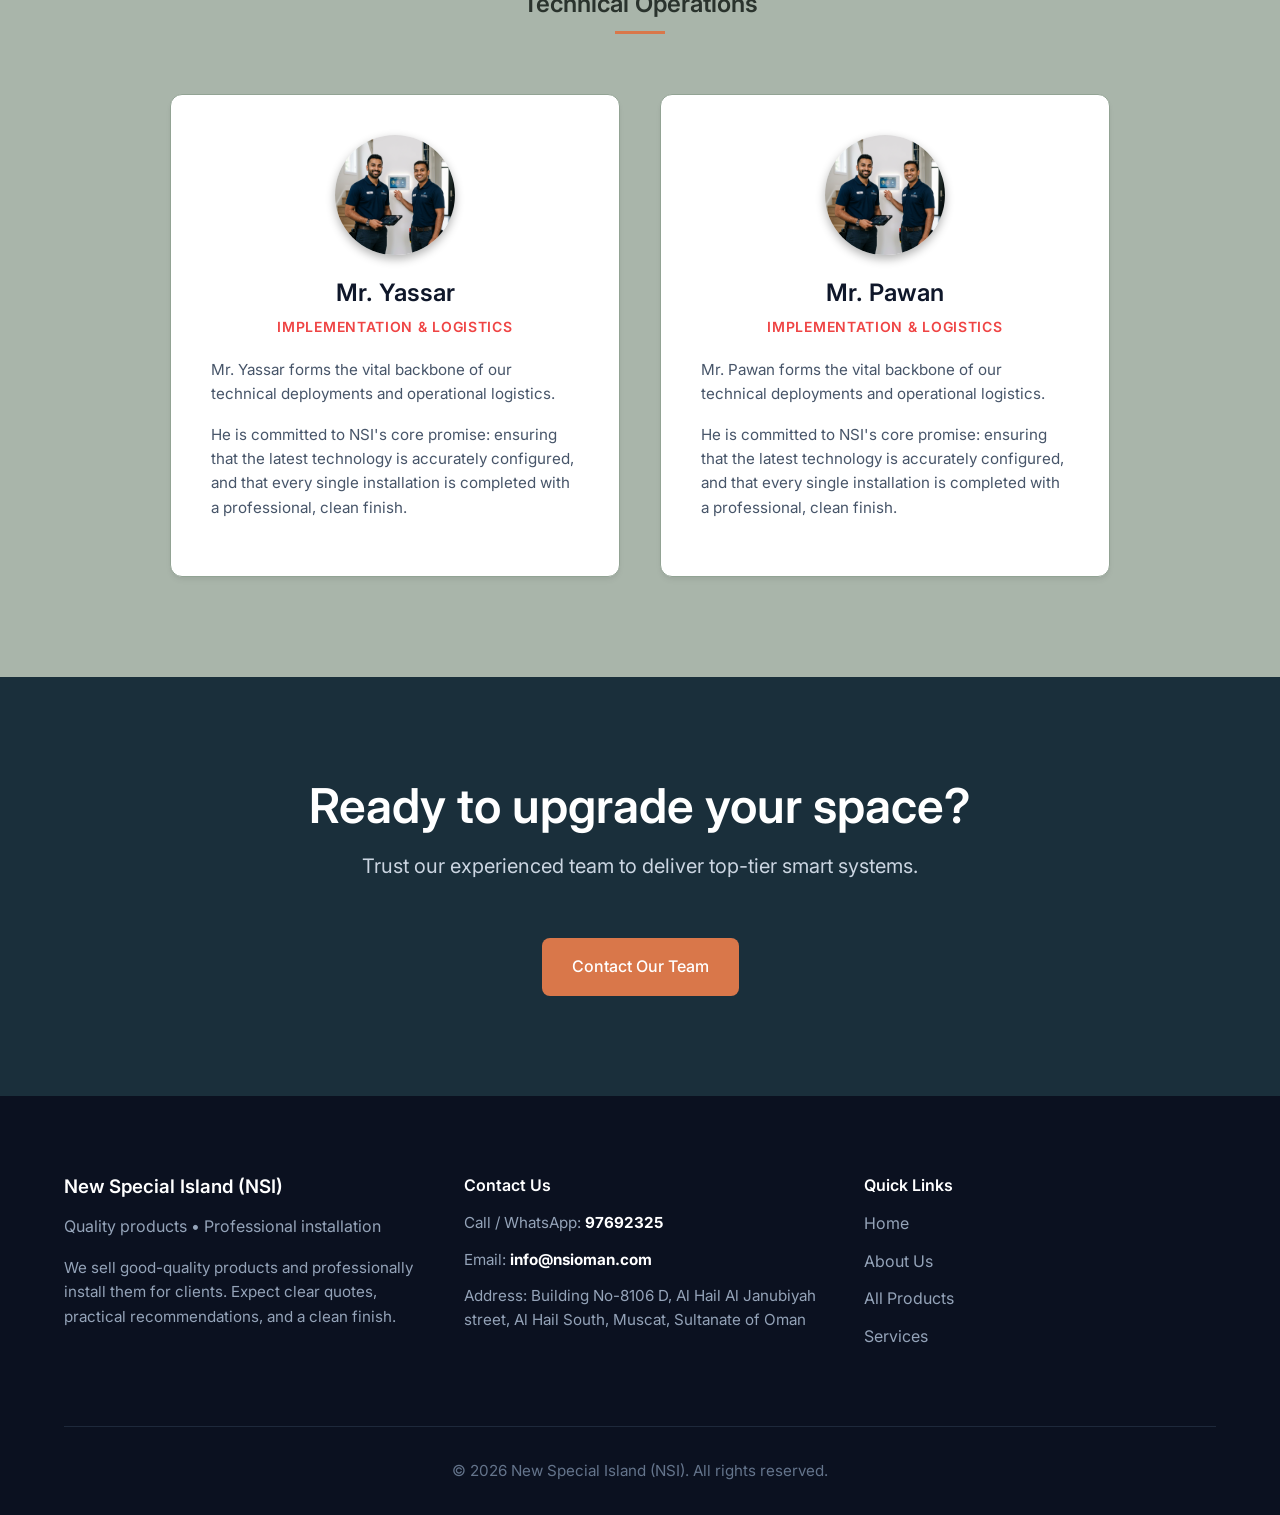
==== commit 518a565e: "Update about.html" ====
--- a/about.html
+++ b/about.html
@@ -153,7 +153,7 @@
                 <!-- Tier 1: Chairman -->
                 <div class="team-tier team-tier-1">
                     <div class="team-member">
-                        <img class="team-avatar" src="images/Dr. Anil Kulkarni.jpeg" alt="Dr Anil Kulkarni">
+                        <img class="team-avatar" src="images/Dr. Anil Kulkarni.jpeg" alt="Dr Anil Kulkarni" style="object-position: top;">
                         <h3>Dr. Anil Kulkarni</h3>
                         <div class="team-role">Executive Chairman</div>
                         <p>Dr. Anil Kulkarni leads New Special Island (NSI Oman) as Executive Chairman, guiding the
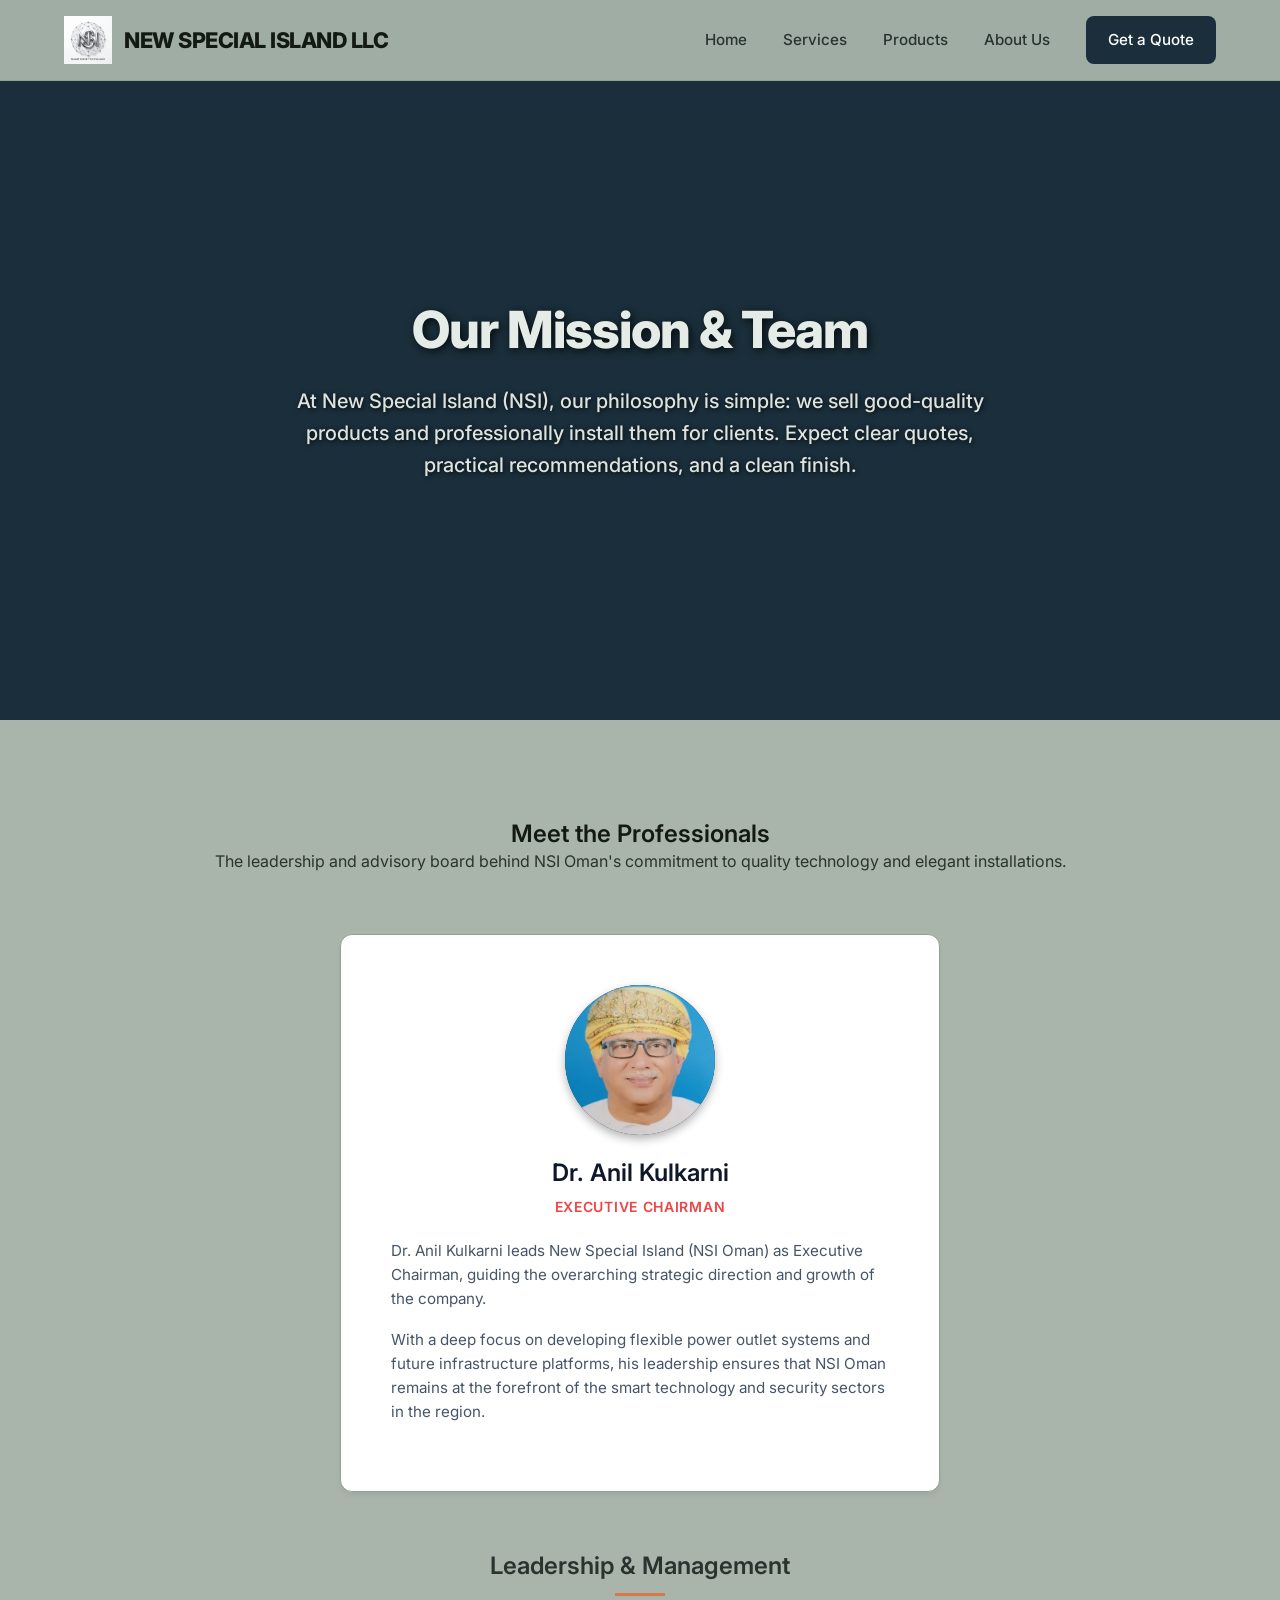
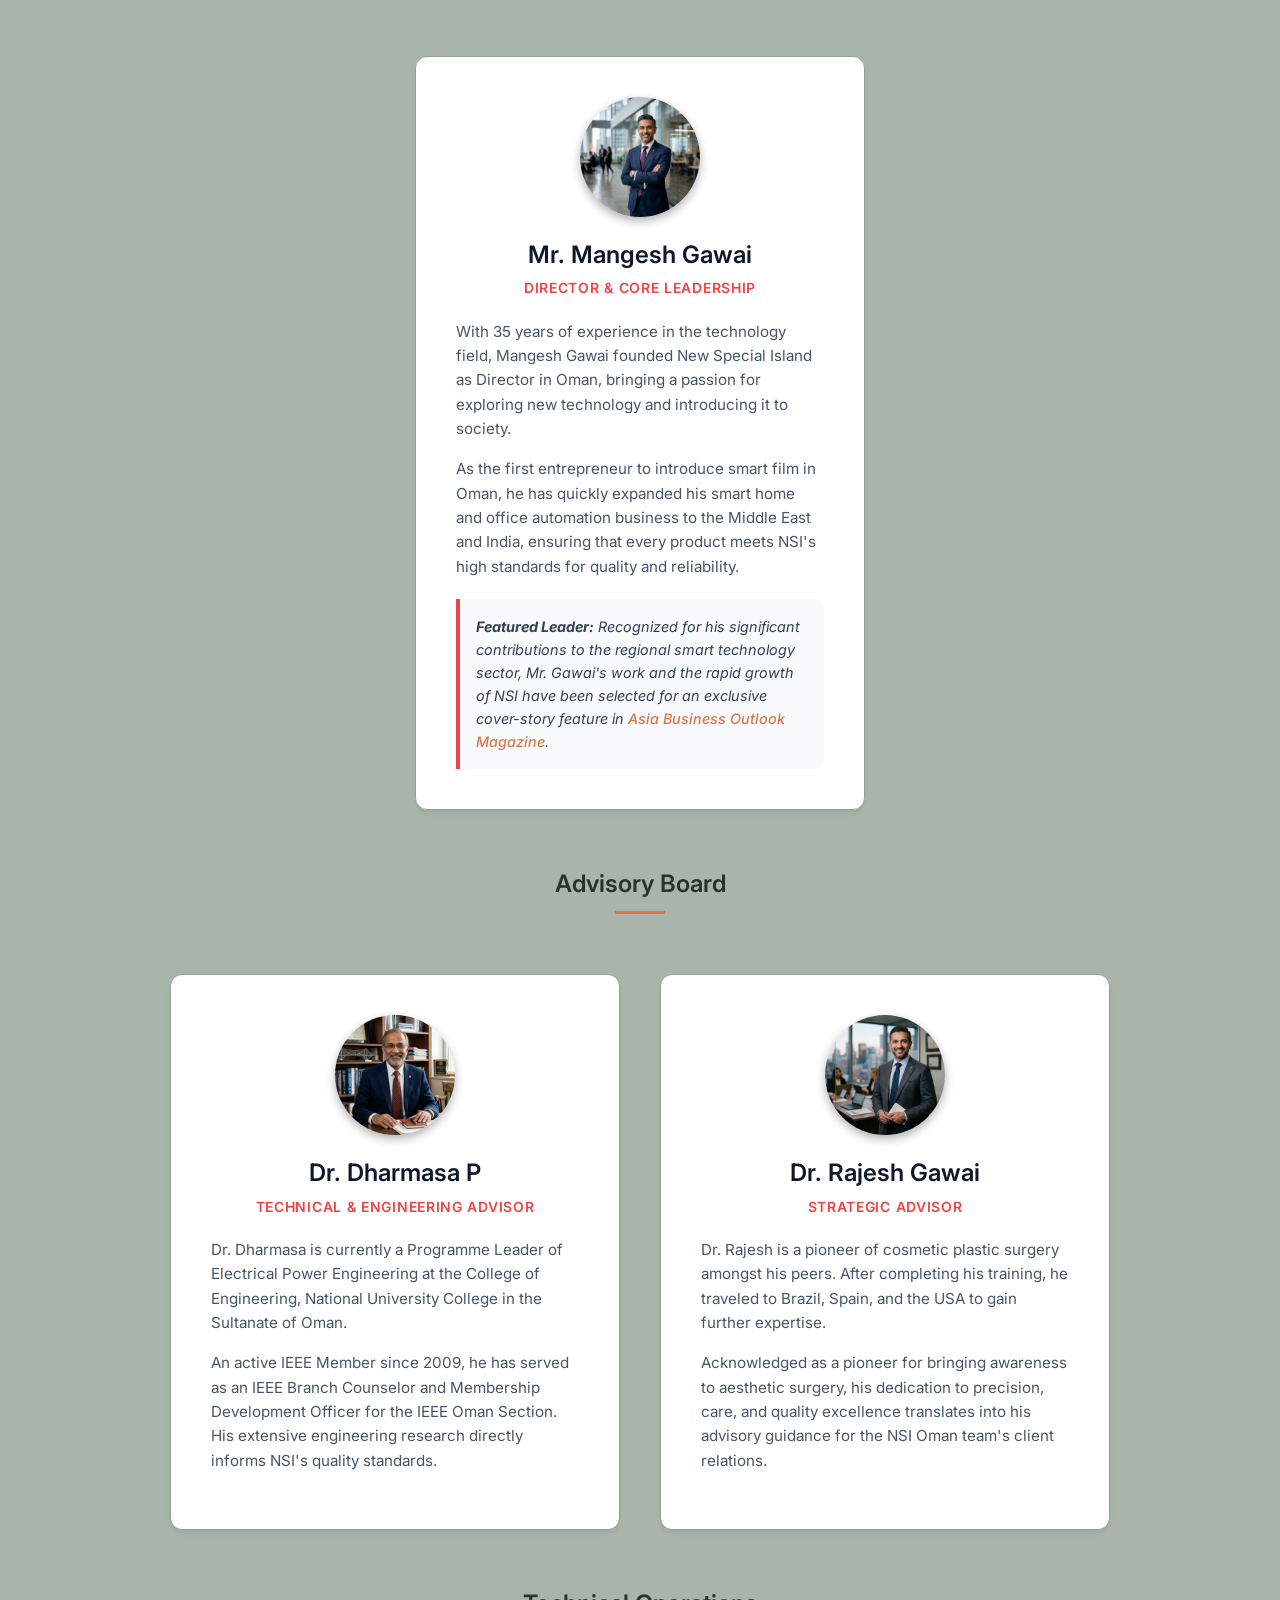
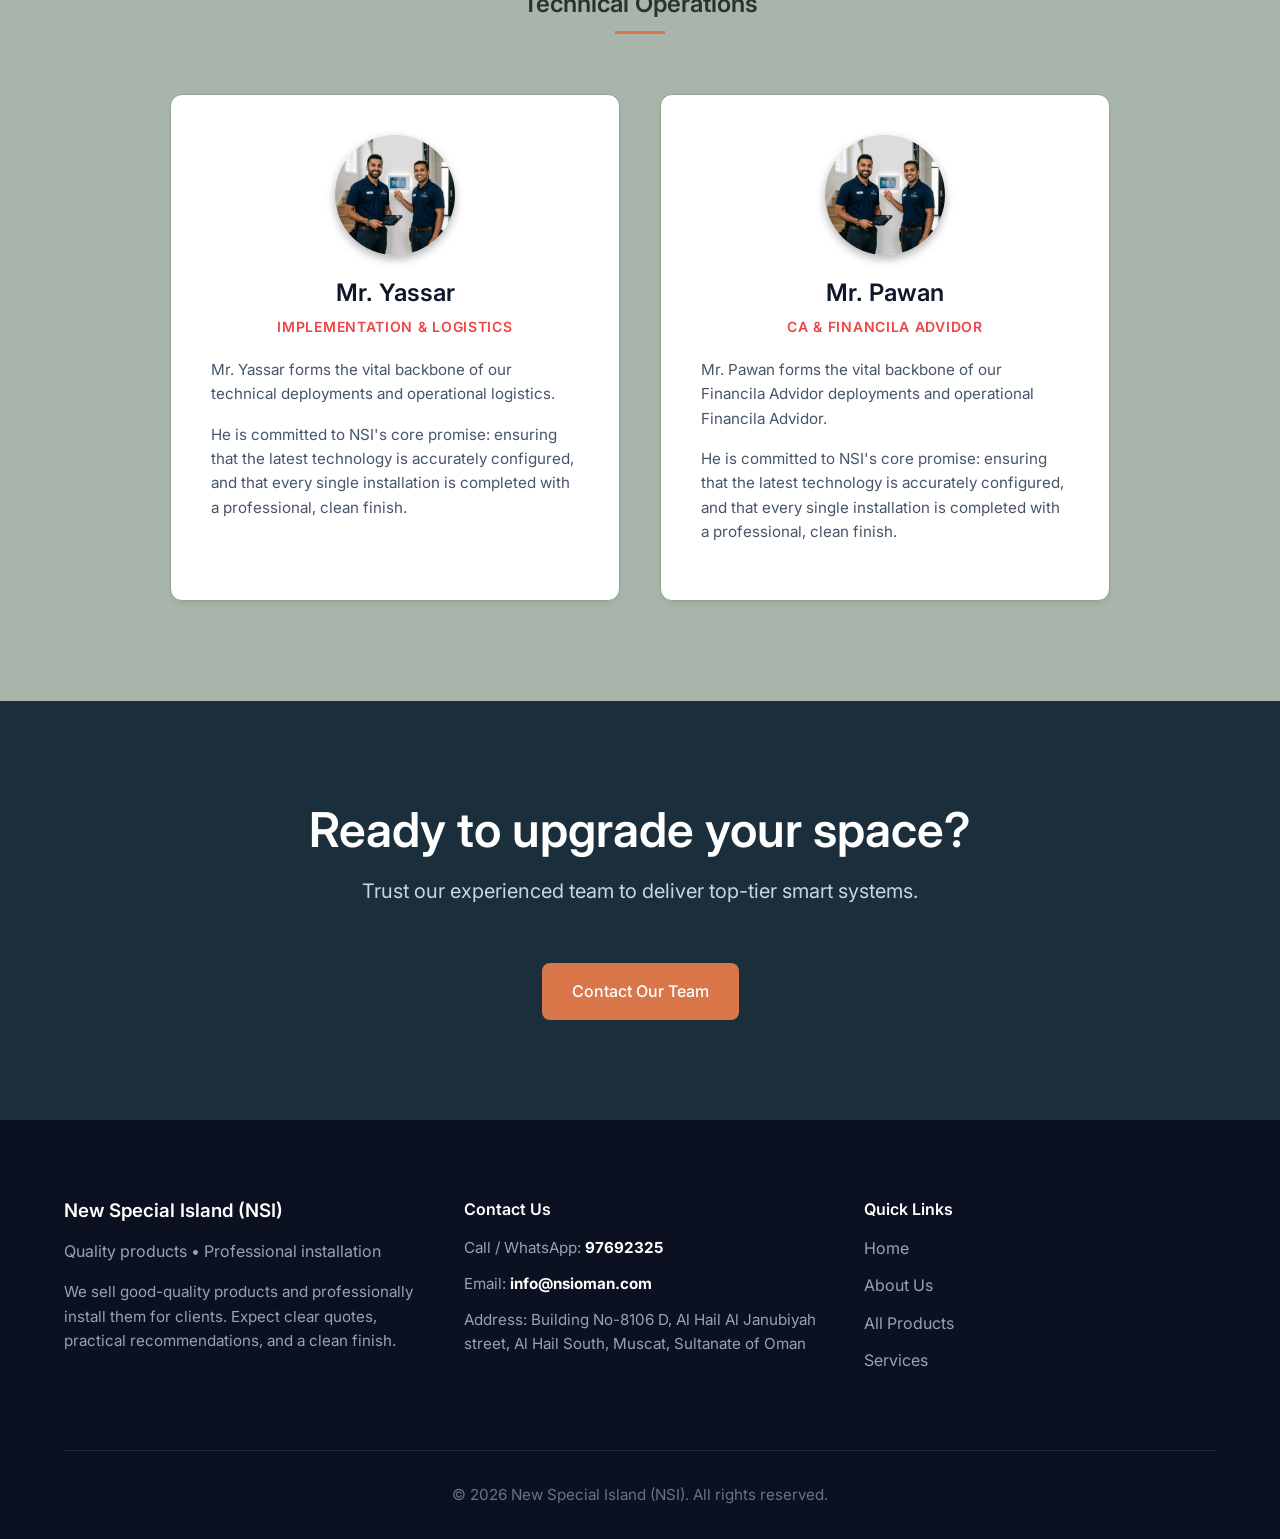
==== commit 3f63e890: "Fix HTML encoding issues in about.html" ====
--- a/about.html
+++ b/about.html
@@ -232,8 +232,8 @@
                         <img class="team-avatar" src="images/portrait_yassar_pawan_1772729432106.png"
                             alt="Mr Pawan">
                         <h3>Mr. Pawan</h3>
-                        <div class="team-role">Implementation & Logistics</div>
-                        <p>Mr. Pawan forms the vital backbone of our technical deployments and operational logistics.</p>
+                        <div class="team-role"> CA & Financila Advidor</div>
+                        <p>Mr. Pawan forms the vital backbone of our Financila Advidor deployments and operational Financila Advidor.</p>
                         <p>He is committed to NSI's core promise: ensuring that the latest technology is accurately configured, and that every single installation is completed with a professional, clean finish.</p>
                     </div>
                 </div>
@@ -290,4 +290,4 @@
     <script src="script.js"></script>
 </body>
 
-</html>+</html>
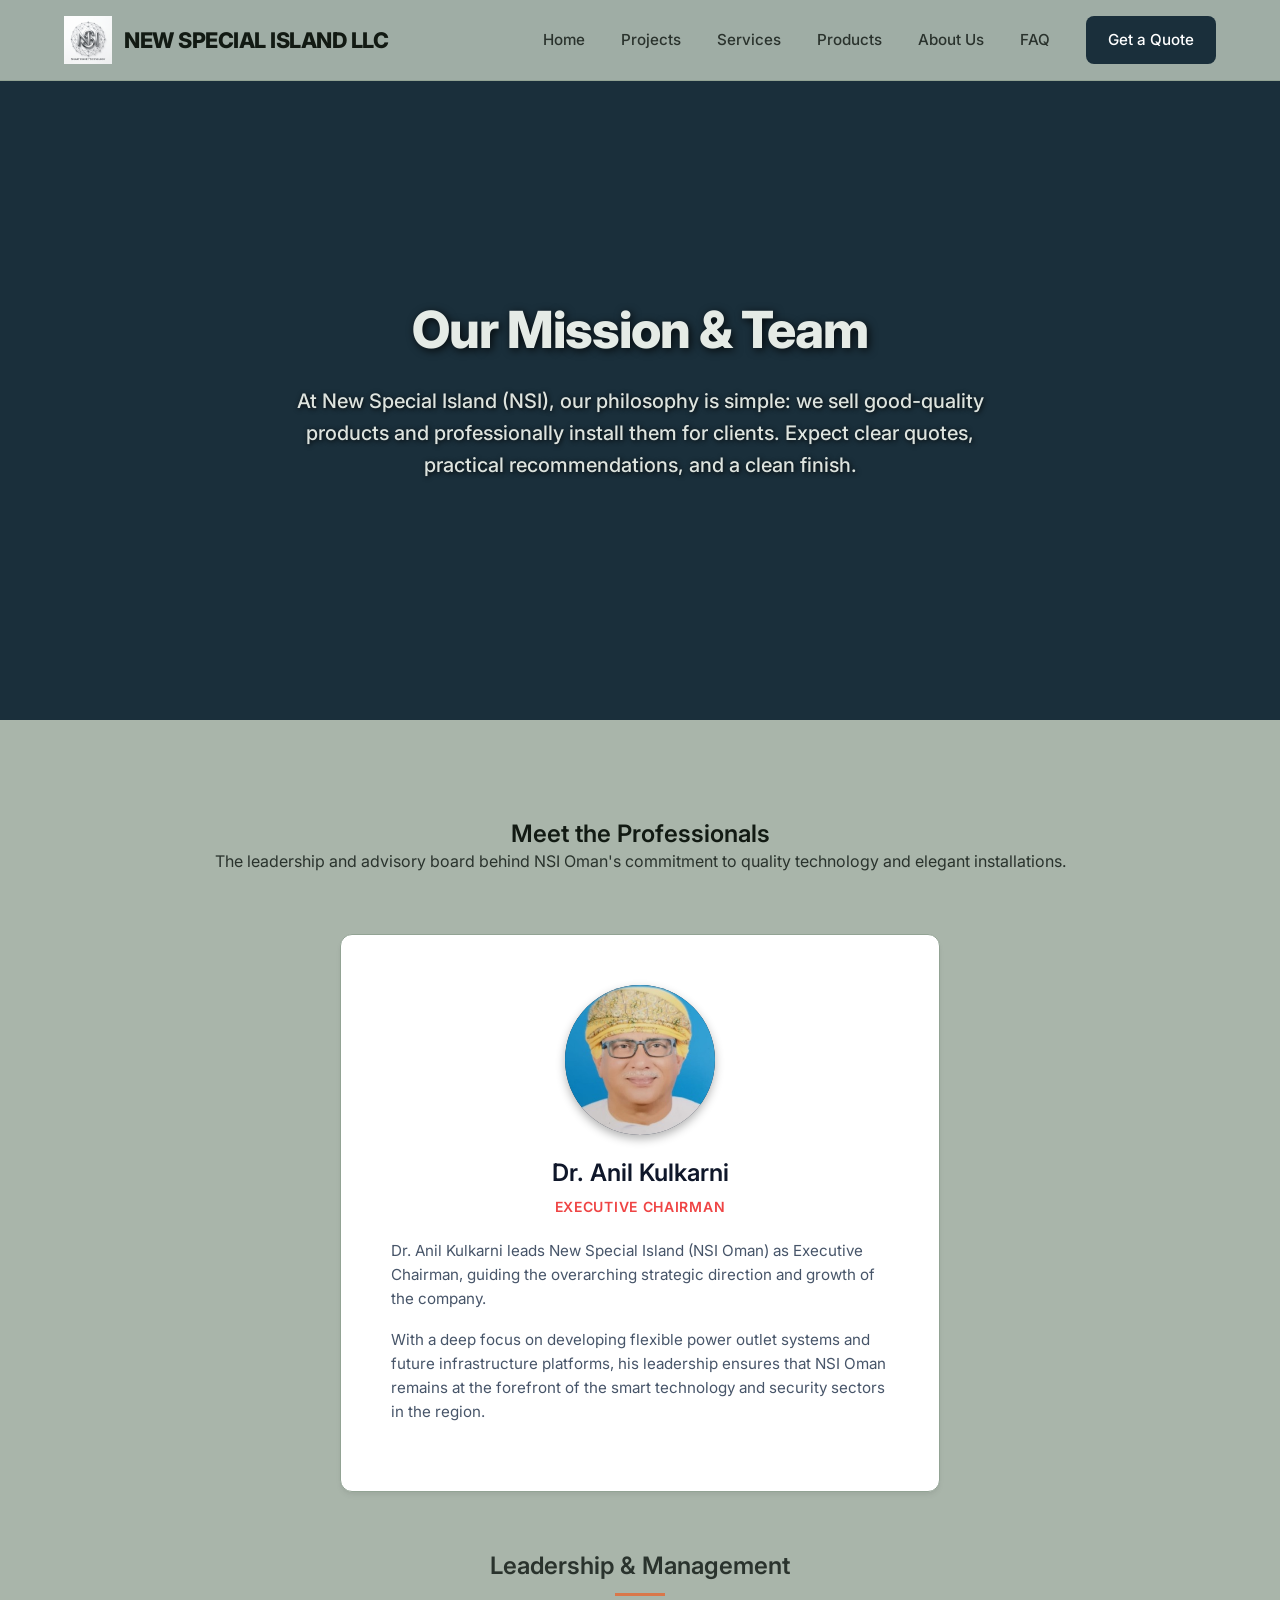
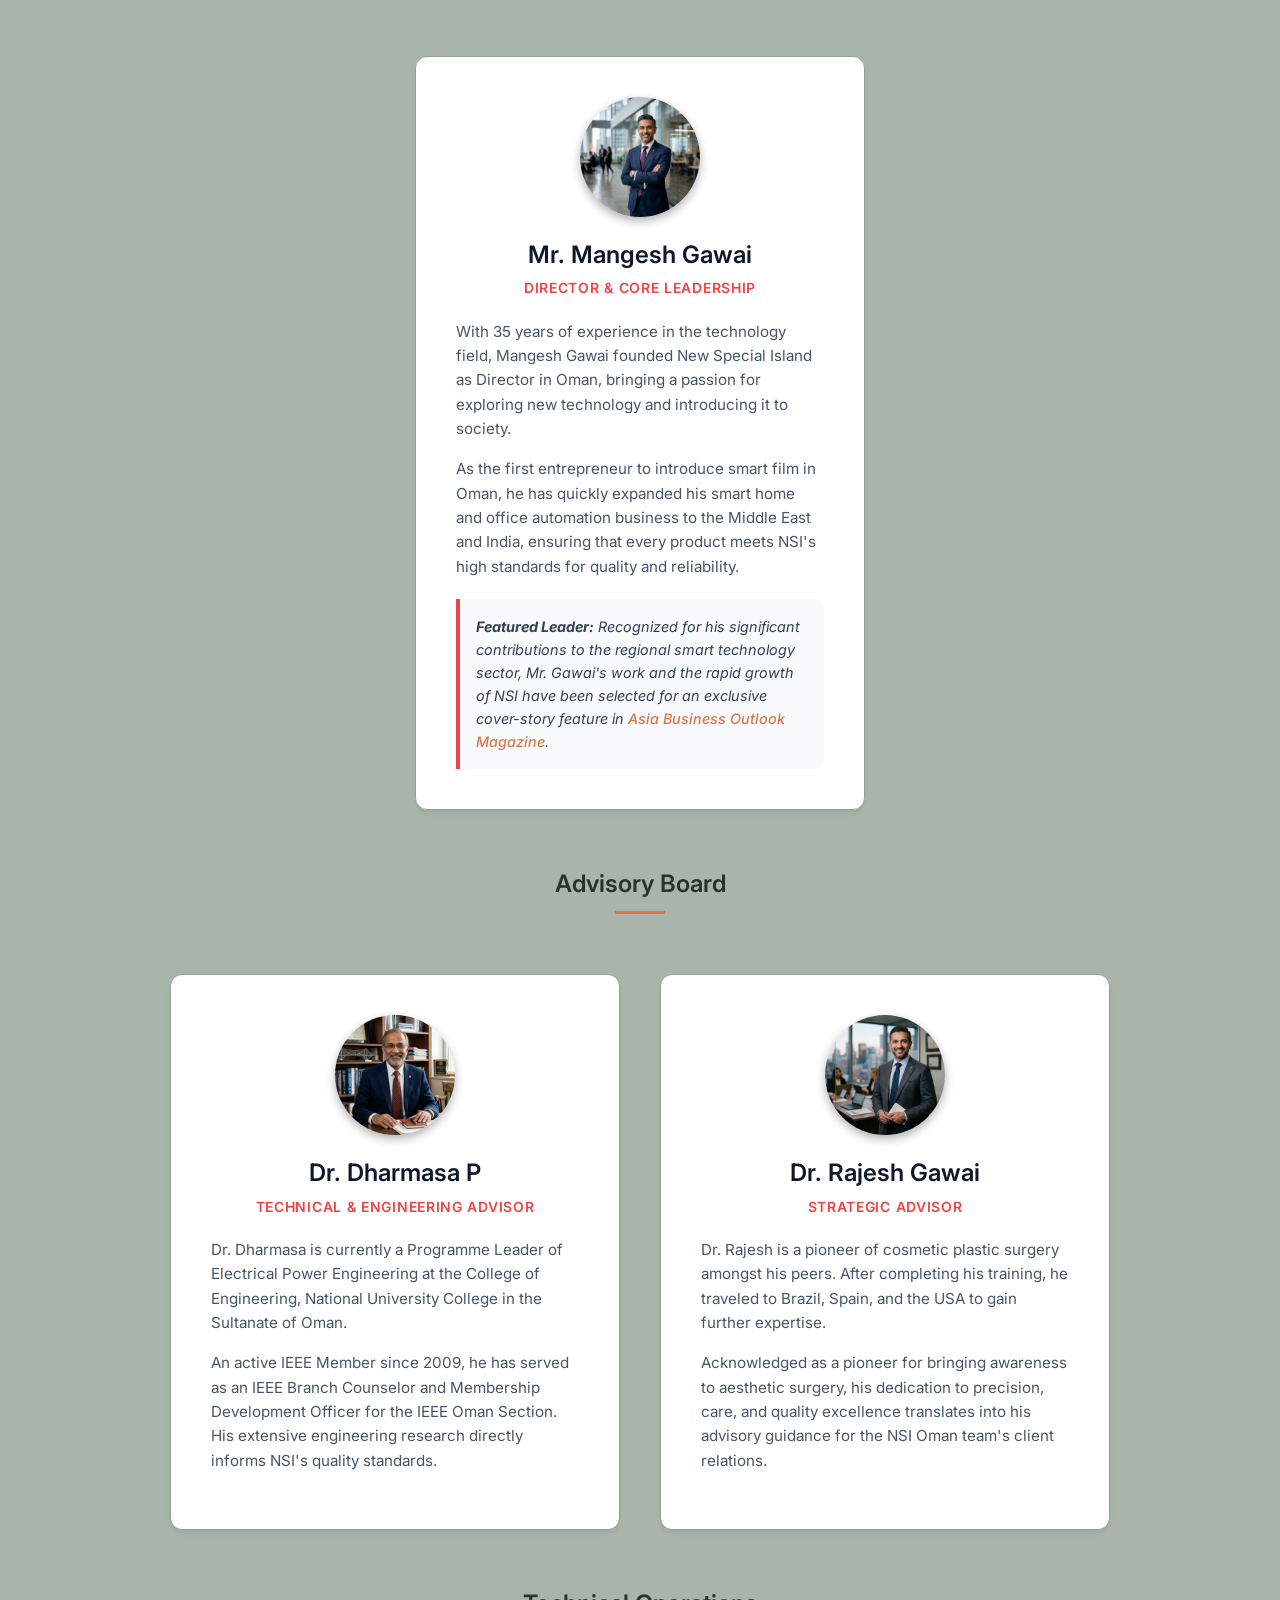
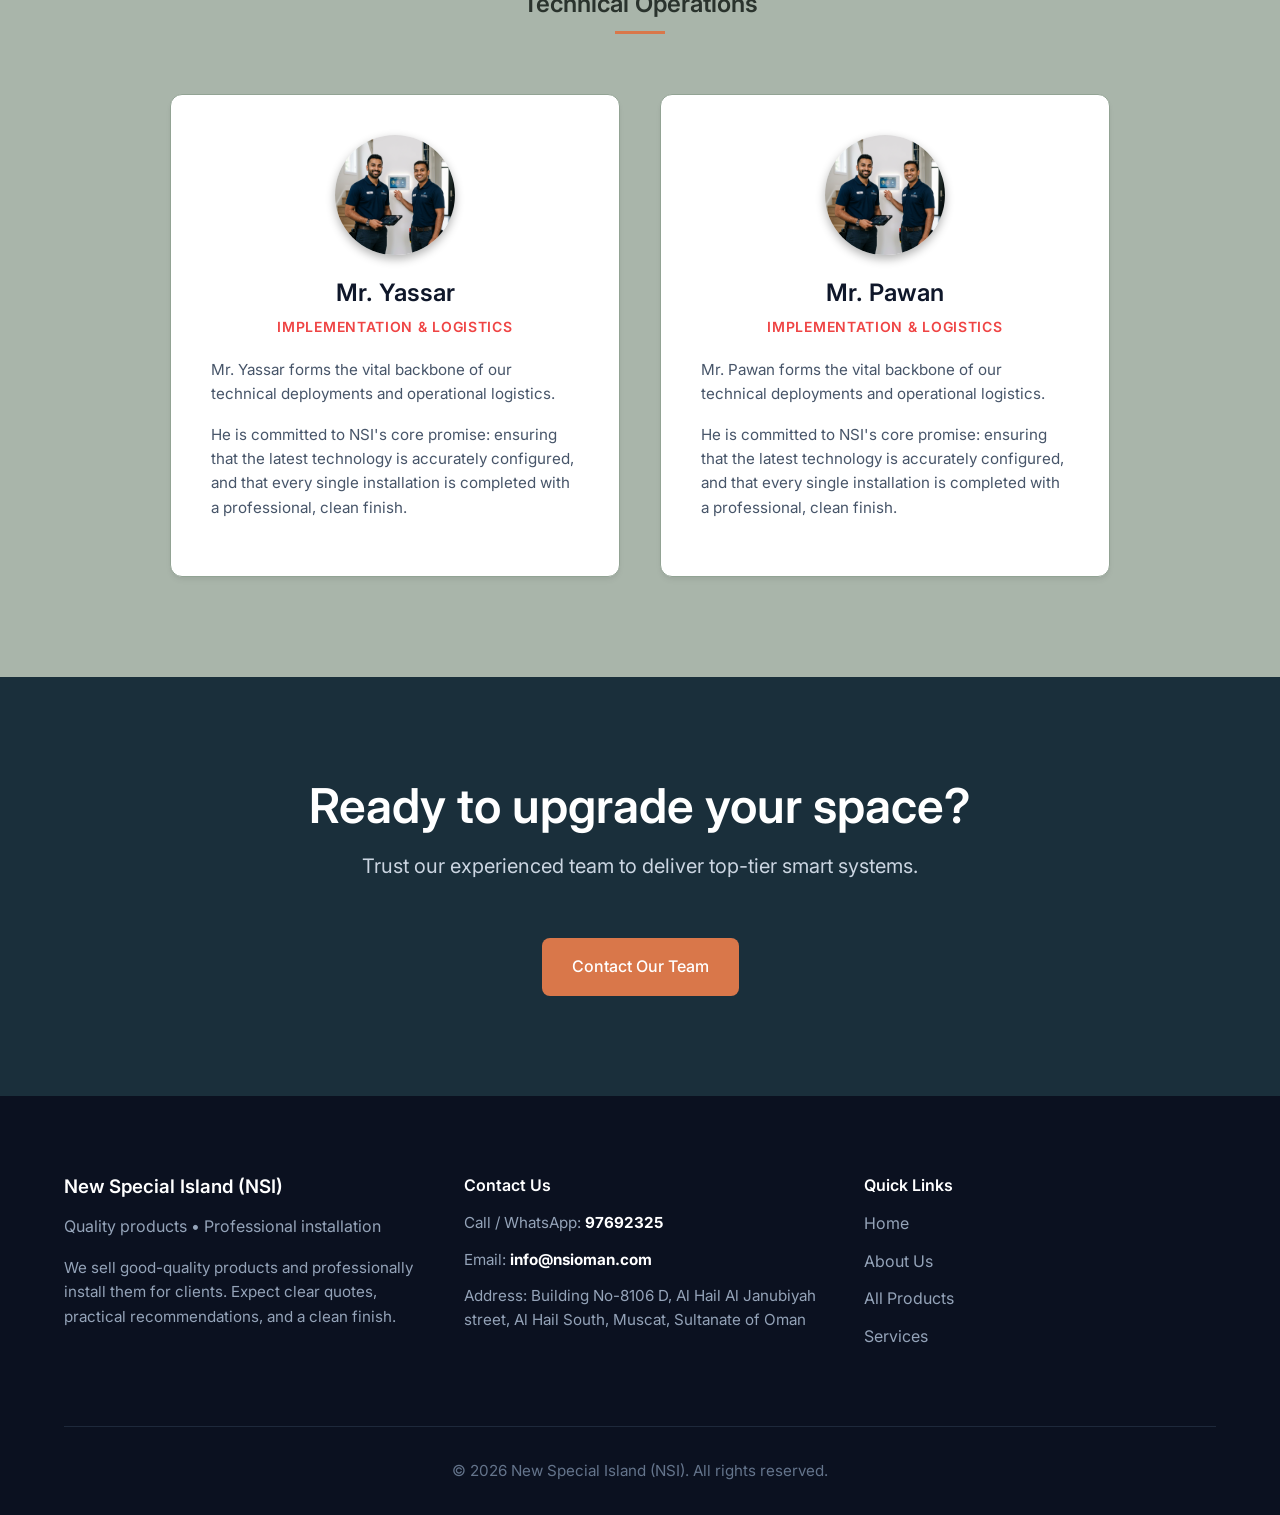
==== commit 22e4be92: "Update about.html" ====
--- a/about.html
+++ b/about.html
@@ -109,9 +109,11 @@
             </a>
             <div class="nav-links">
                 <a href="index.html">Home</a>
+                <a href="projects.html">Projects</a>
                 <a href="index.html#services">Services</a>
                 <a href="index.html#products">Products</a>
                 <a href="about.html" class="active">About Us</a>
+                <a href="index.html#faq">FAQ</a>
                 <a href="index.html#quote" class="btn btn-primary btn-small">Get a Quote</a>
             </div>
             <button class="mobile-menu-btn" id="mobile-menu-btn">
@@ -123,9 +125,11 @@
         <!-- Mobile Menu -->
         <div class="mobile-menu" id="mobile-menu">
             <a href="index.html">Home</a>
+            <a href="projects.html">Projects</a>
             <a href="index.html#services">Services</a>
             <a href="index.html#products">Products</a>
             <a href="about.html">About Us</a>
+            <a href="index.html#faq">FAQ</a>
             <a href="index.html#quote">Get a Quote</a>
         </div>
     </nav>
@@ -232,8 +236,8 @@
                         <img class="team-avatar" src="images/portrait_yassar_pawan_1772729432106.png"
                             alt="Mr Pawan">
                         <h3>Mr. Pawan</h3>
-                        <div class="team-role"> CA & Financila Advidor</div>
-                        <p>Mr. Pawan forms the vital backbone of our Financila Advidor deployments and operational Financila Advidor.</p>
+                        <div class="team-role">Implementation & Logistics</div>
+                        <p>Mr. Pawan forms the vital backbone of our technical deployments and operational logistics.</p>
                         <p>He is committed to NSI's core promise: ensuring that the latest technology is accurately configured, and that every single installation is completed with a professional, clean finish.</p>
                     </div>
                 </div>
@@ -290,4 +294,4 @@
     <script src="script.js"></script>
 </body>
 
-</html>
+</html>
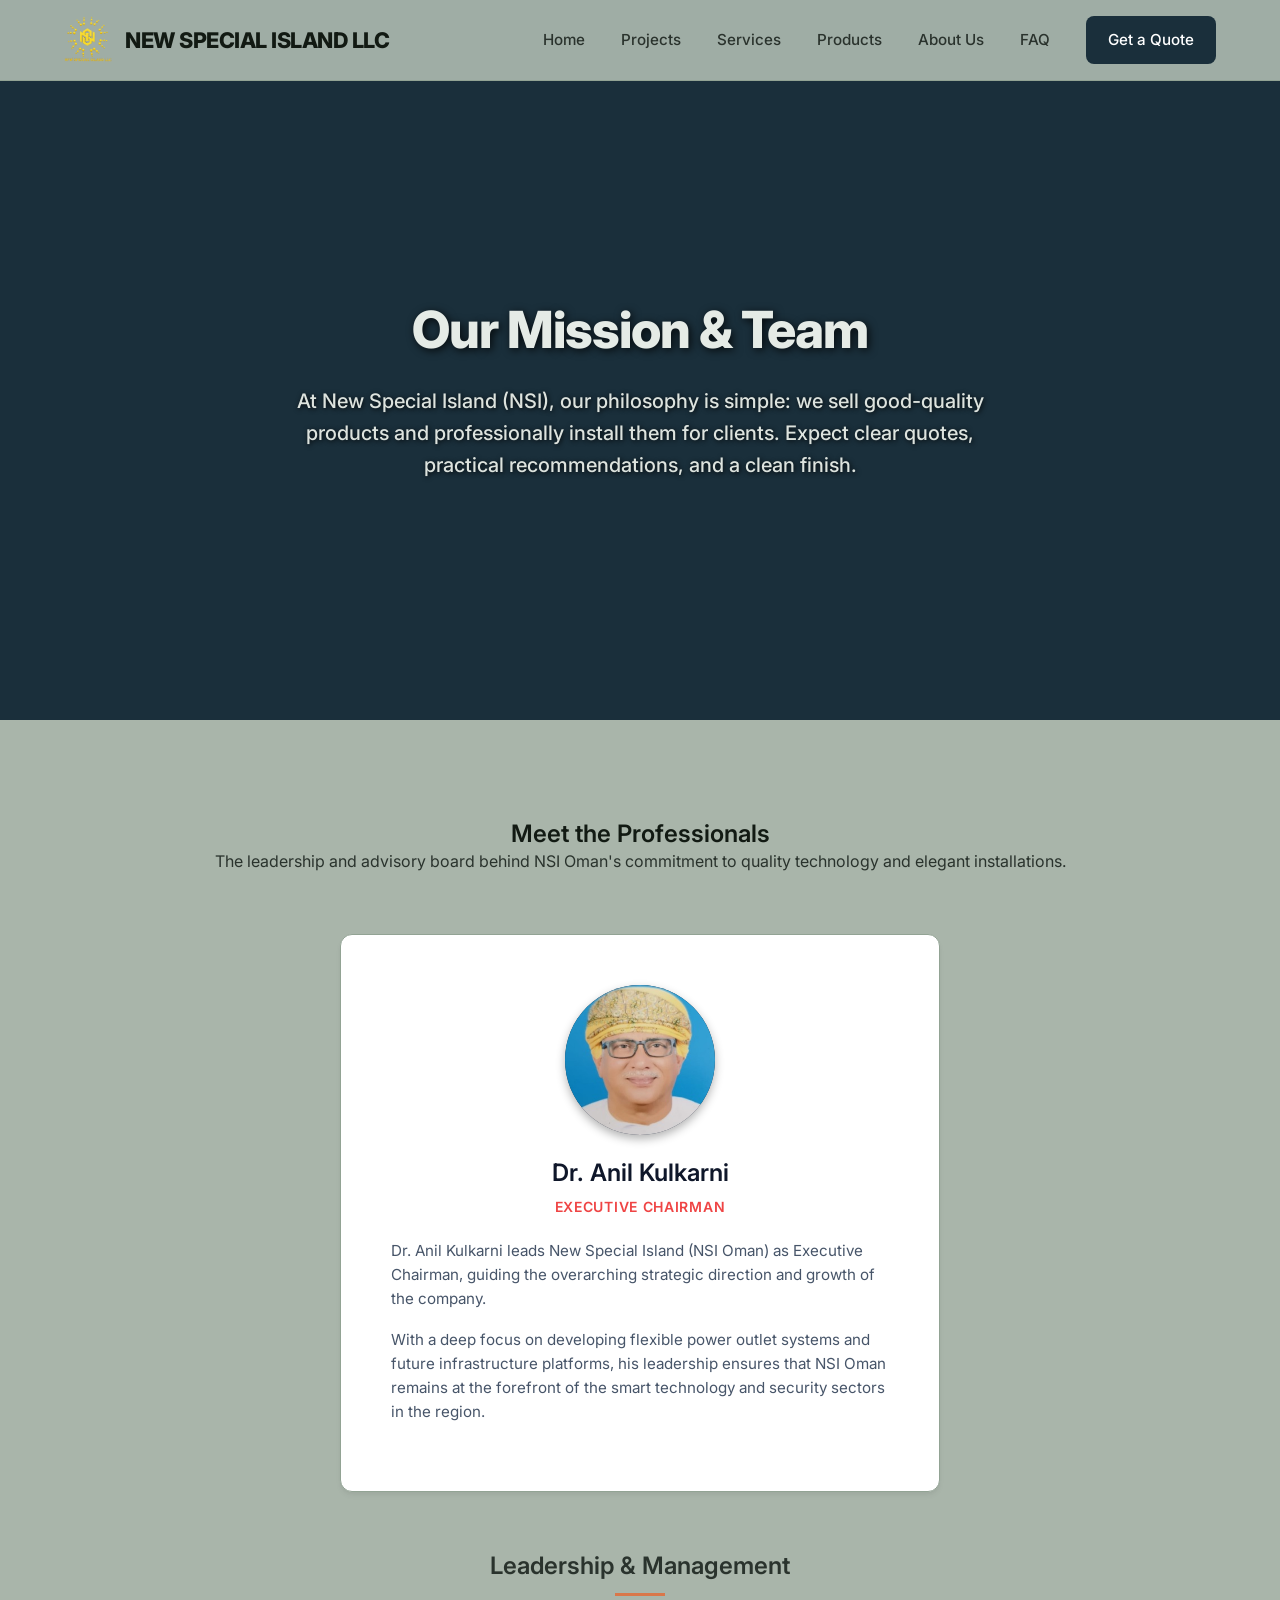
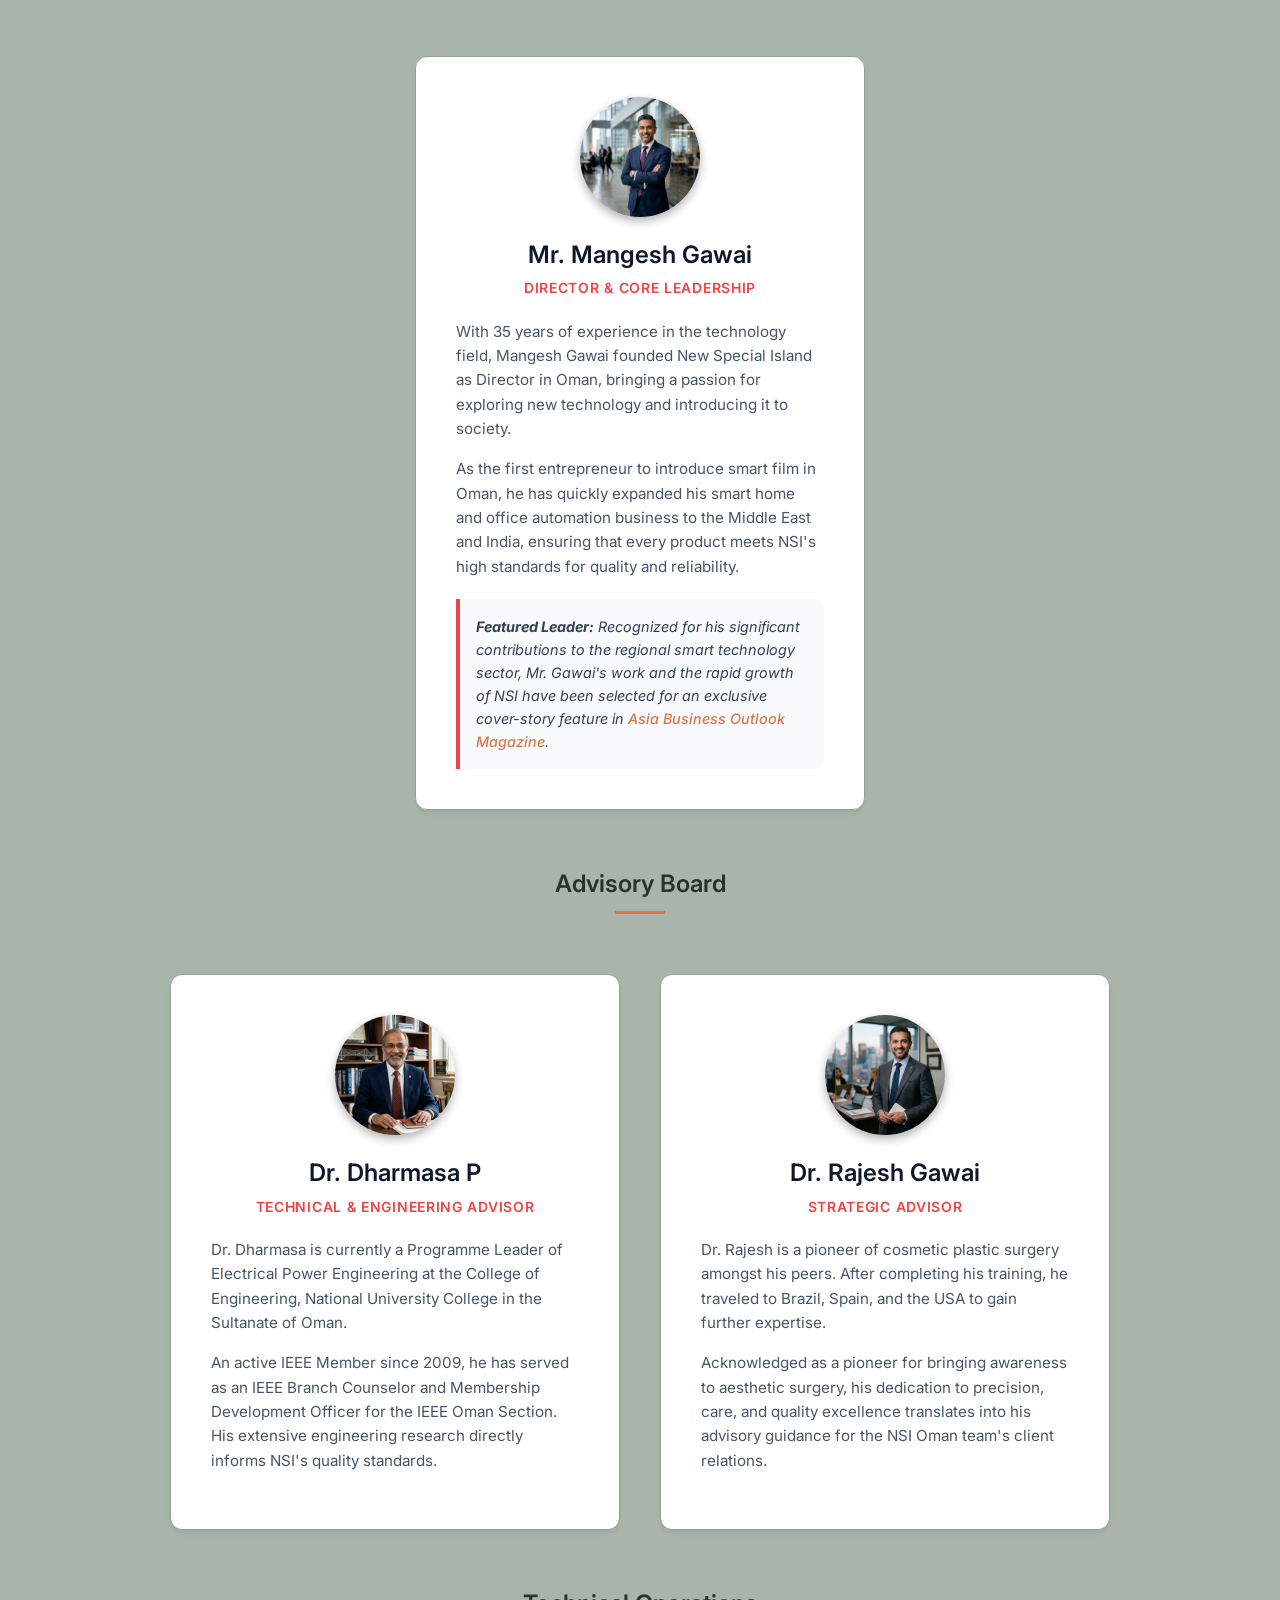
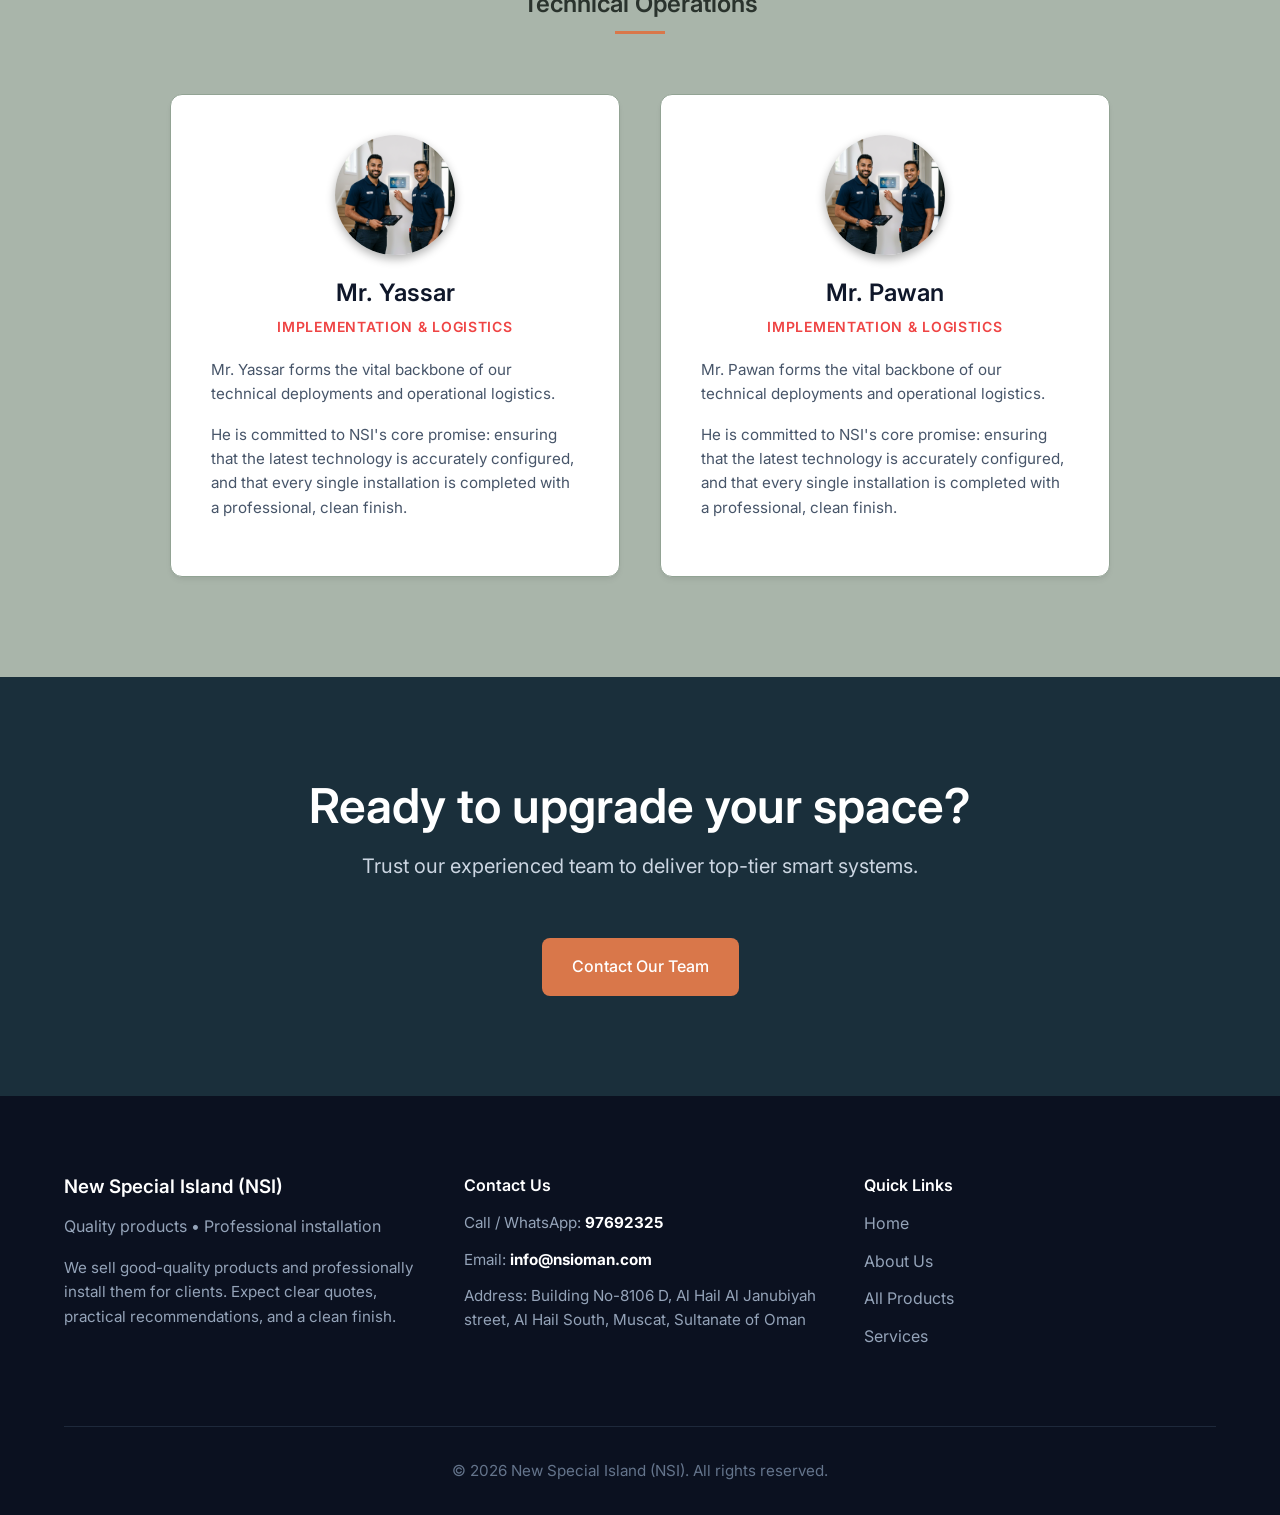
==== commit 58a87555: "logo" ====
--- a/about.html
+++ b/about.html
@@ -5,7 +5,7 @@
     <meta charset="UTF-8">
     <meta name="viewport" content="width=device-width, initial-scale=1.0">
     <title>About Us | New Special Island</title>
-    <link rel="icon" href="images/nsi_logo.png" type="image/png">
+    <link rel="icon" href="images/nsi_logo_new.png" type="image/png">
     <meta name="description"
         content="Meet the professional team behind NSI Oman. We sell good-quality smart products and professionally install them for clients in Oman.">
     <!-- Google Fonts -->
@@ -104,7 +104,7 @@
     <nav class="navbar">
         <div class="container nav-content">
             <a href="index.html" class="logo">
-                <img src="images/nsi_logo.png" alt="NSI Logo" class="nav-logo-img">
+                <img src="images/nsi_logo_new.png" alt="NSI Logo" class="nav-logo-img">
                 NEW SPECIAL ISLAND LLC
             </a>
             <div class="nav-links">
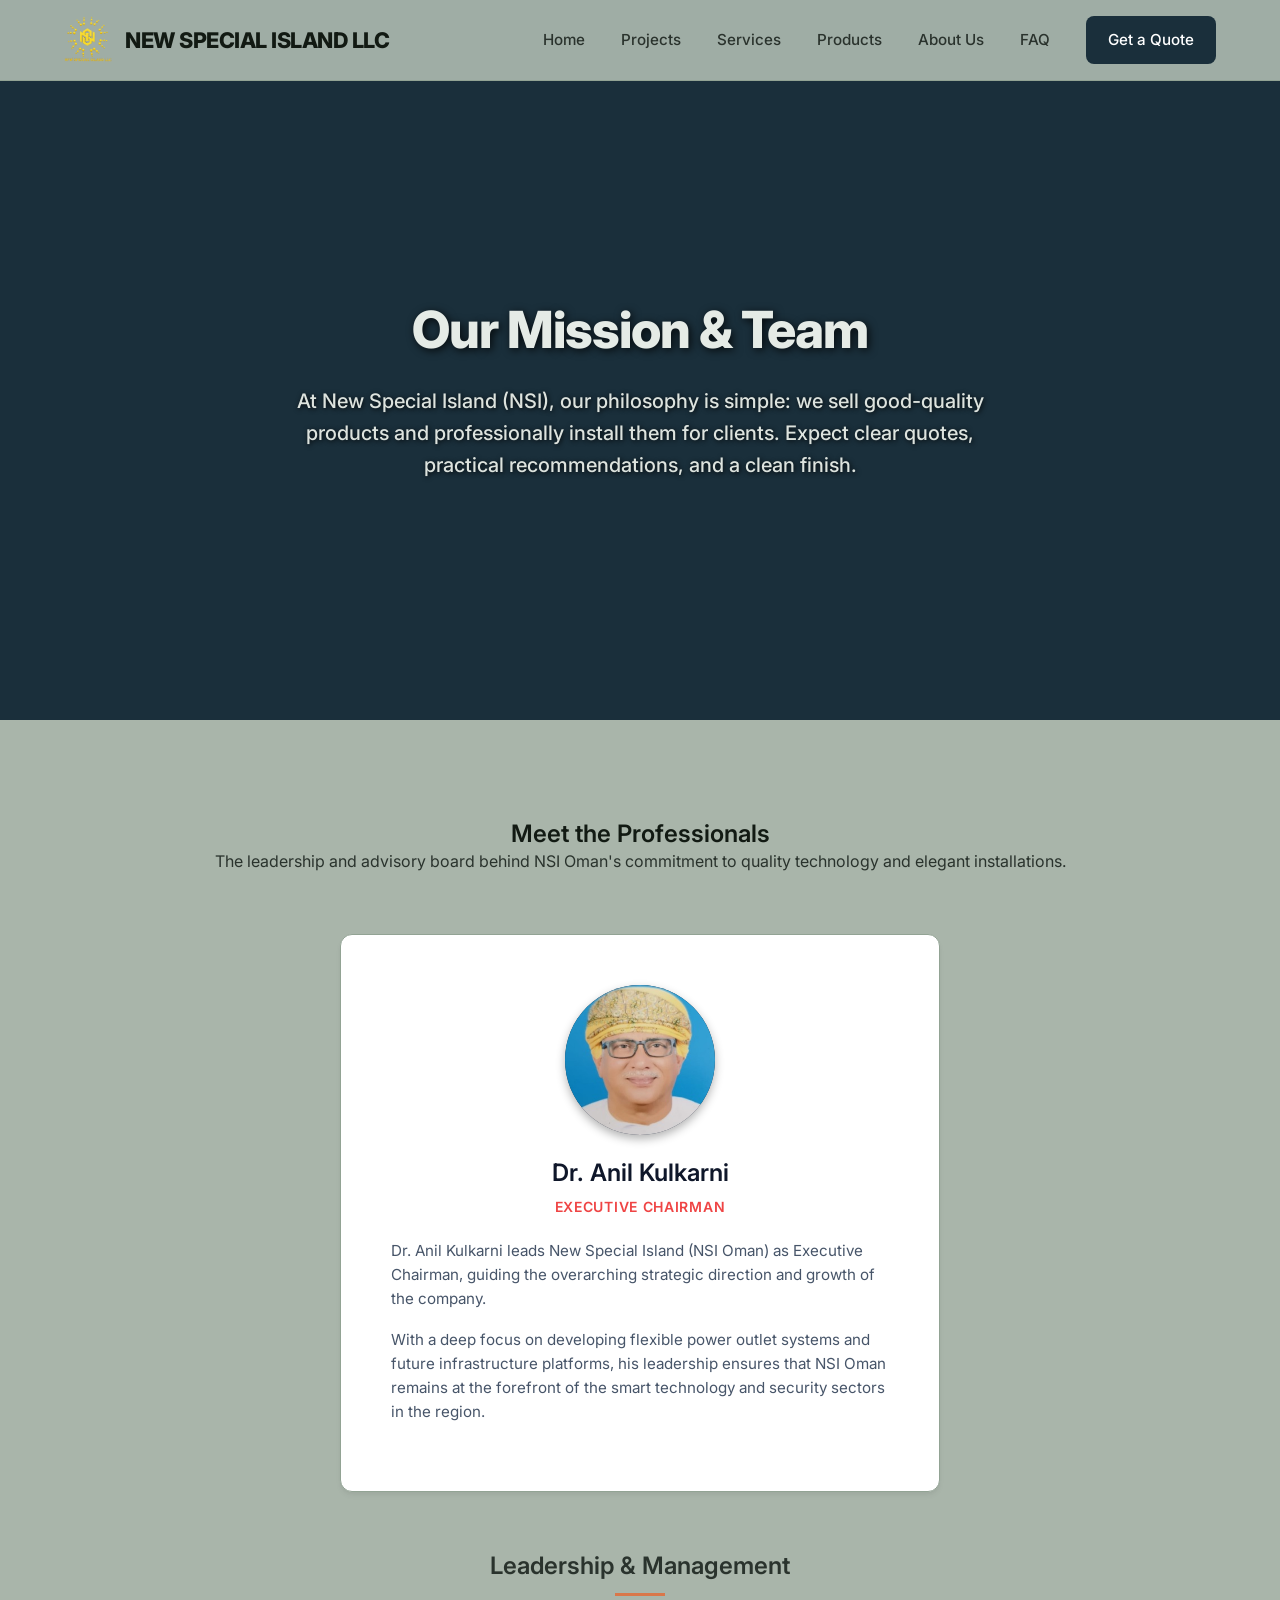
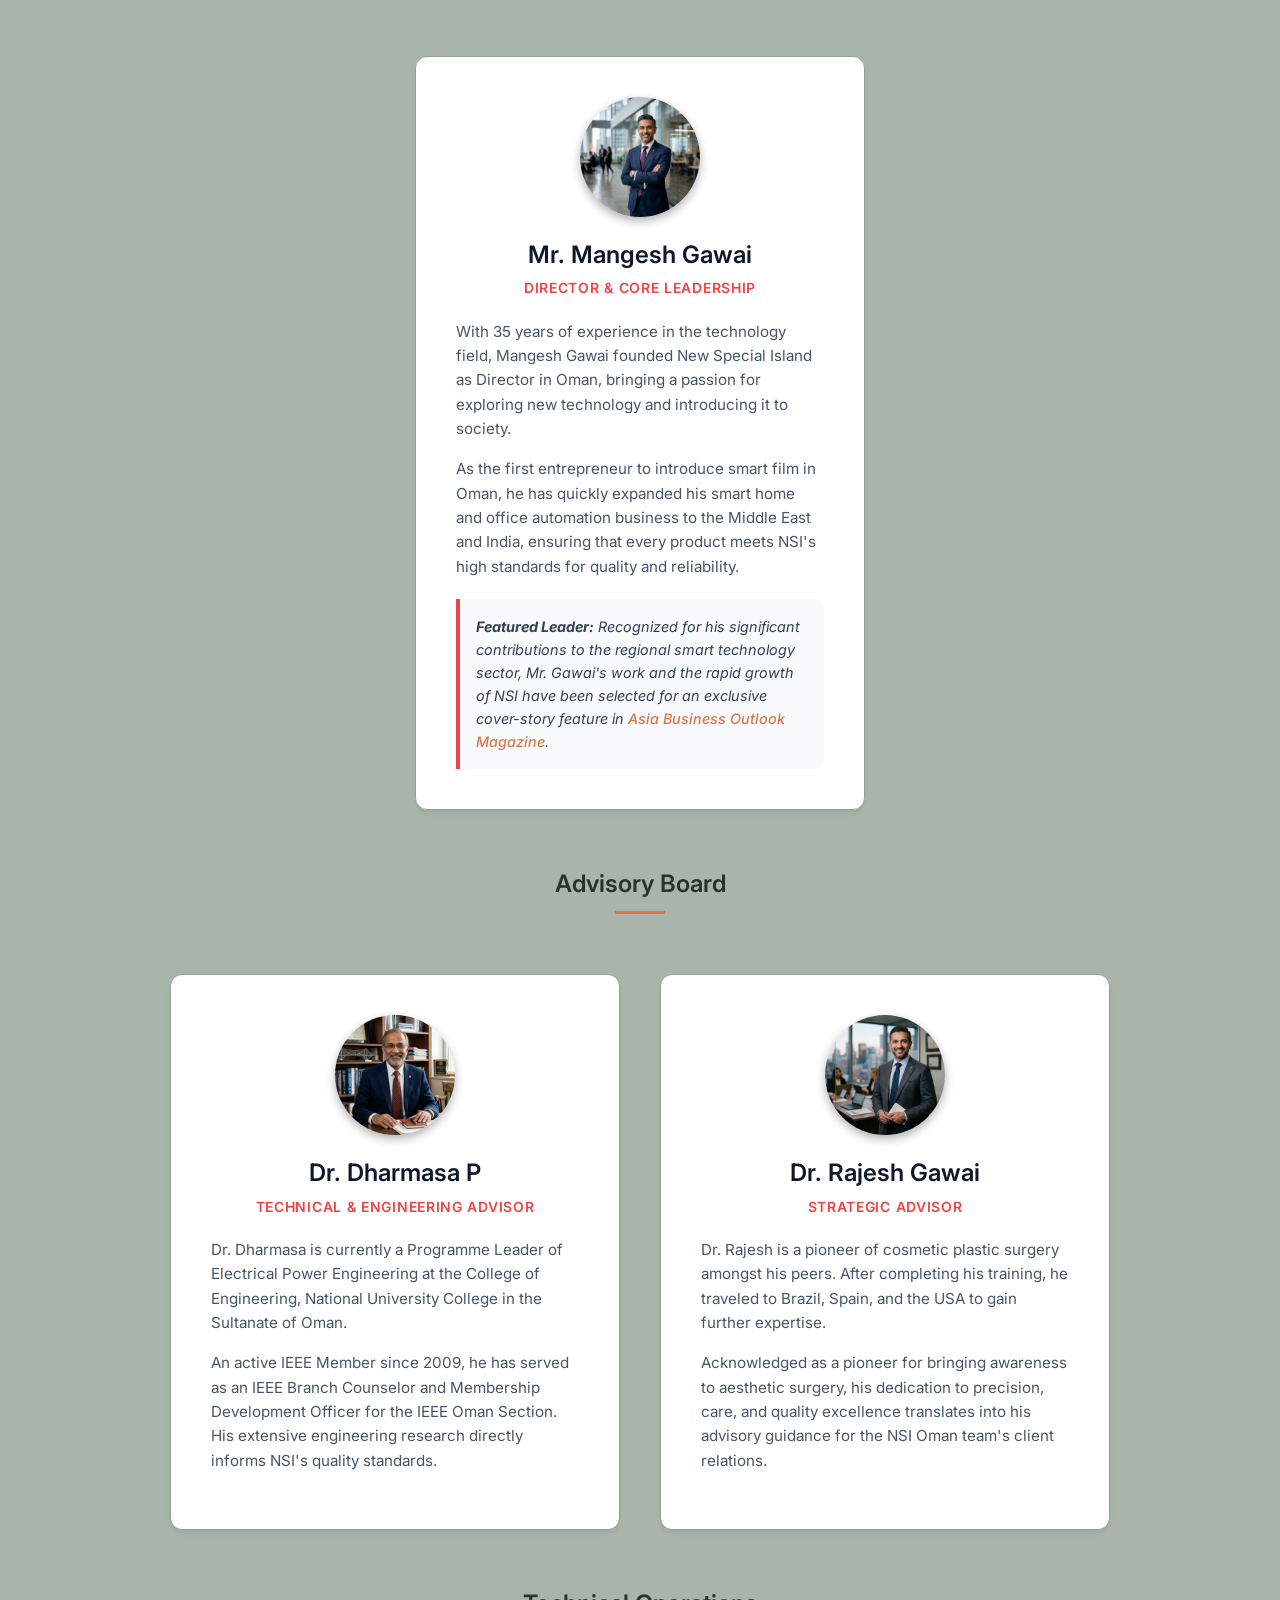
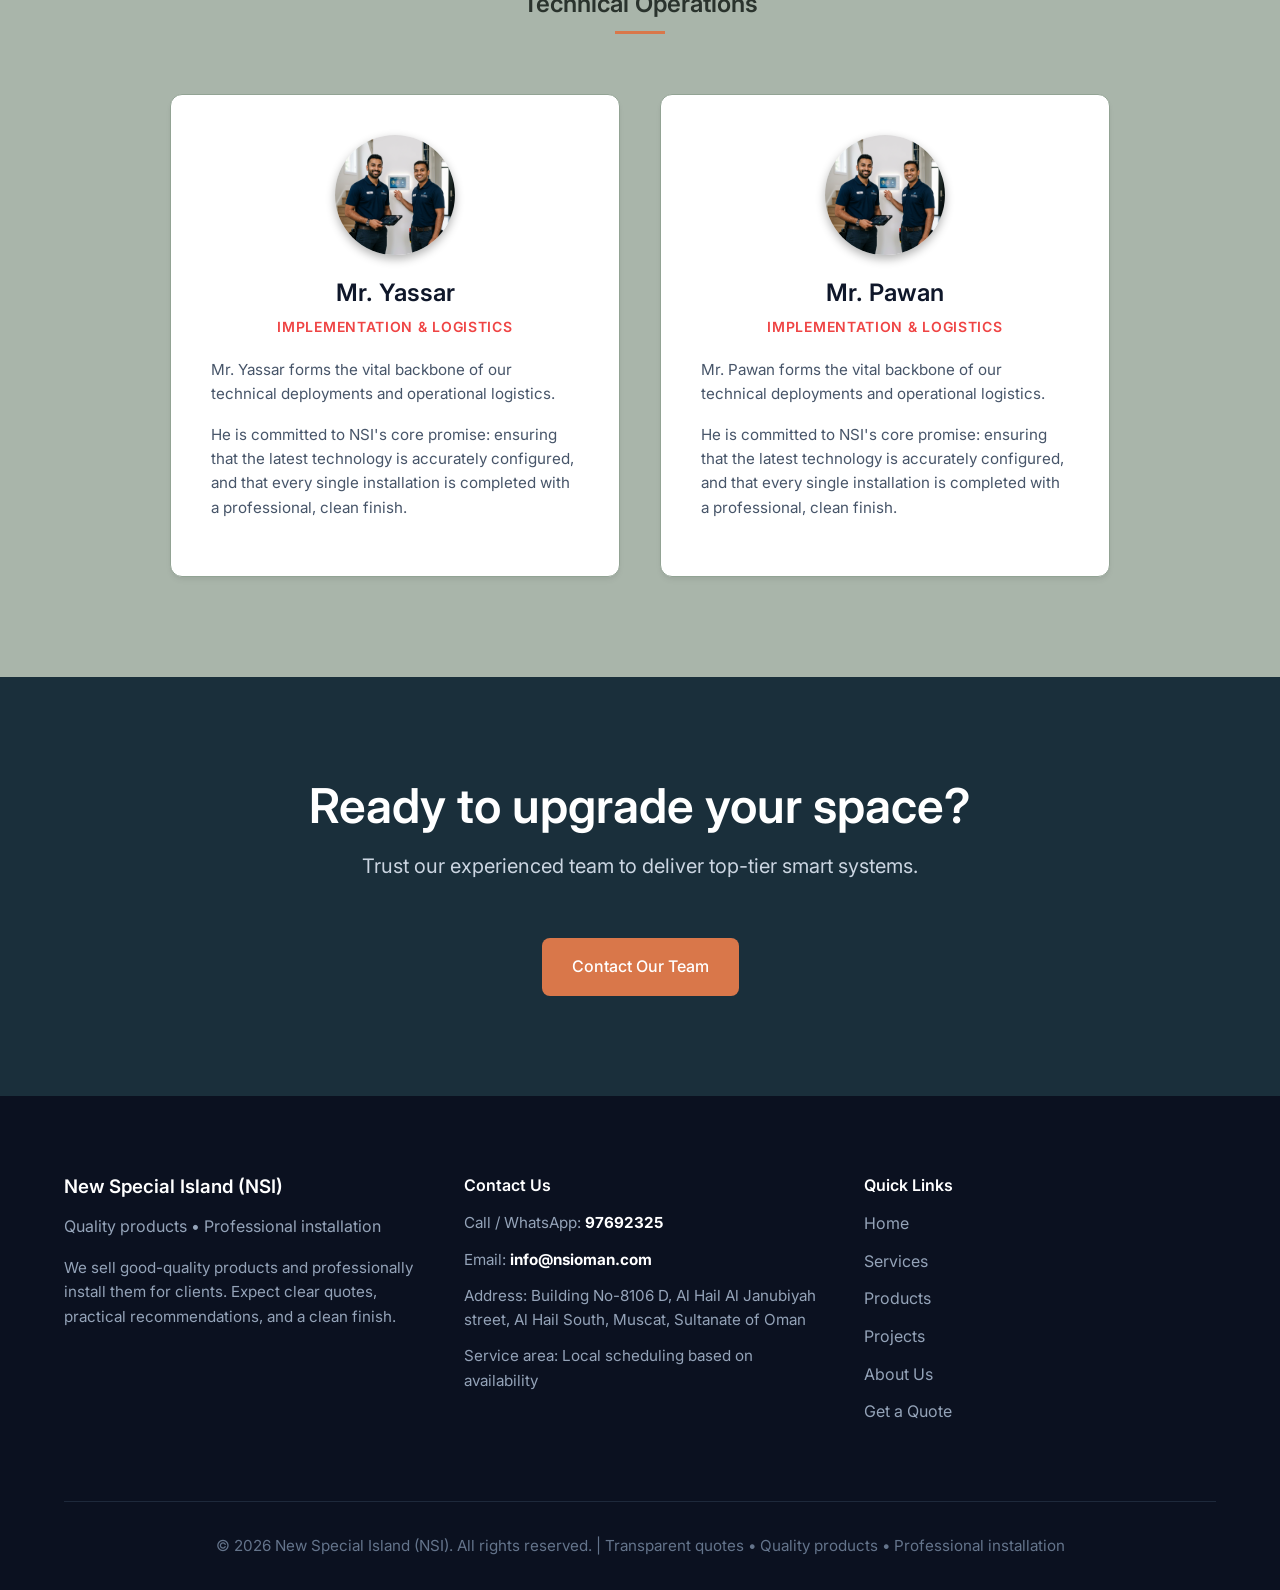
==== commit 9661afef: "foot" ====
--- a/about.html
+++ b/about.html
@@ -272,21 +272,25 @@
                     <p>Email: <strong>info@nsioman.com</strong></p>
                     <p>Address: Building No-8106 D, Al Hail Al Janubiyah street, Al Hail South, Muscat, Sultanate of
                         Oman</p>
+                    <p>Service area: Local scheduling based on availability</p>
                 </div>
 
                 <div class="footer-links">
                     <h4>Quick Links</h4>
                     <ul>
                         <li><a href="index.html">Home</a></li>
+                        <li><a href="index.html#services">Services</a></li>
+                        <li><a href="index.html#products">Products</a></li>
+                        <li><a href="projects.html">Projects</a></li>
                         <li><a href="about.html">About Us</a></li>
-                        <li><a href="index.html#products">All Products</a></li>
-                        <li><a href="index.html#services">Services</a></li>
+                        <li><a href="index.html#quote">Get a Quote</a></li>
                     </ul>
                 </div>
             </div>
 
             <div class="footer-bottom">
-                <p>&copy; 2026 New Special Island (NSI). All rights reserved.</p>
+                <p>&copy; 2026 New Special Island (NSI). All rights reserved. | Transparent quotes &bull; Quality
+                    products &bull; Professional installation</p>
             </div>
         </div>
     </footer>
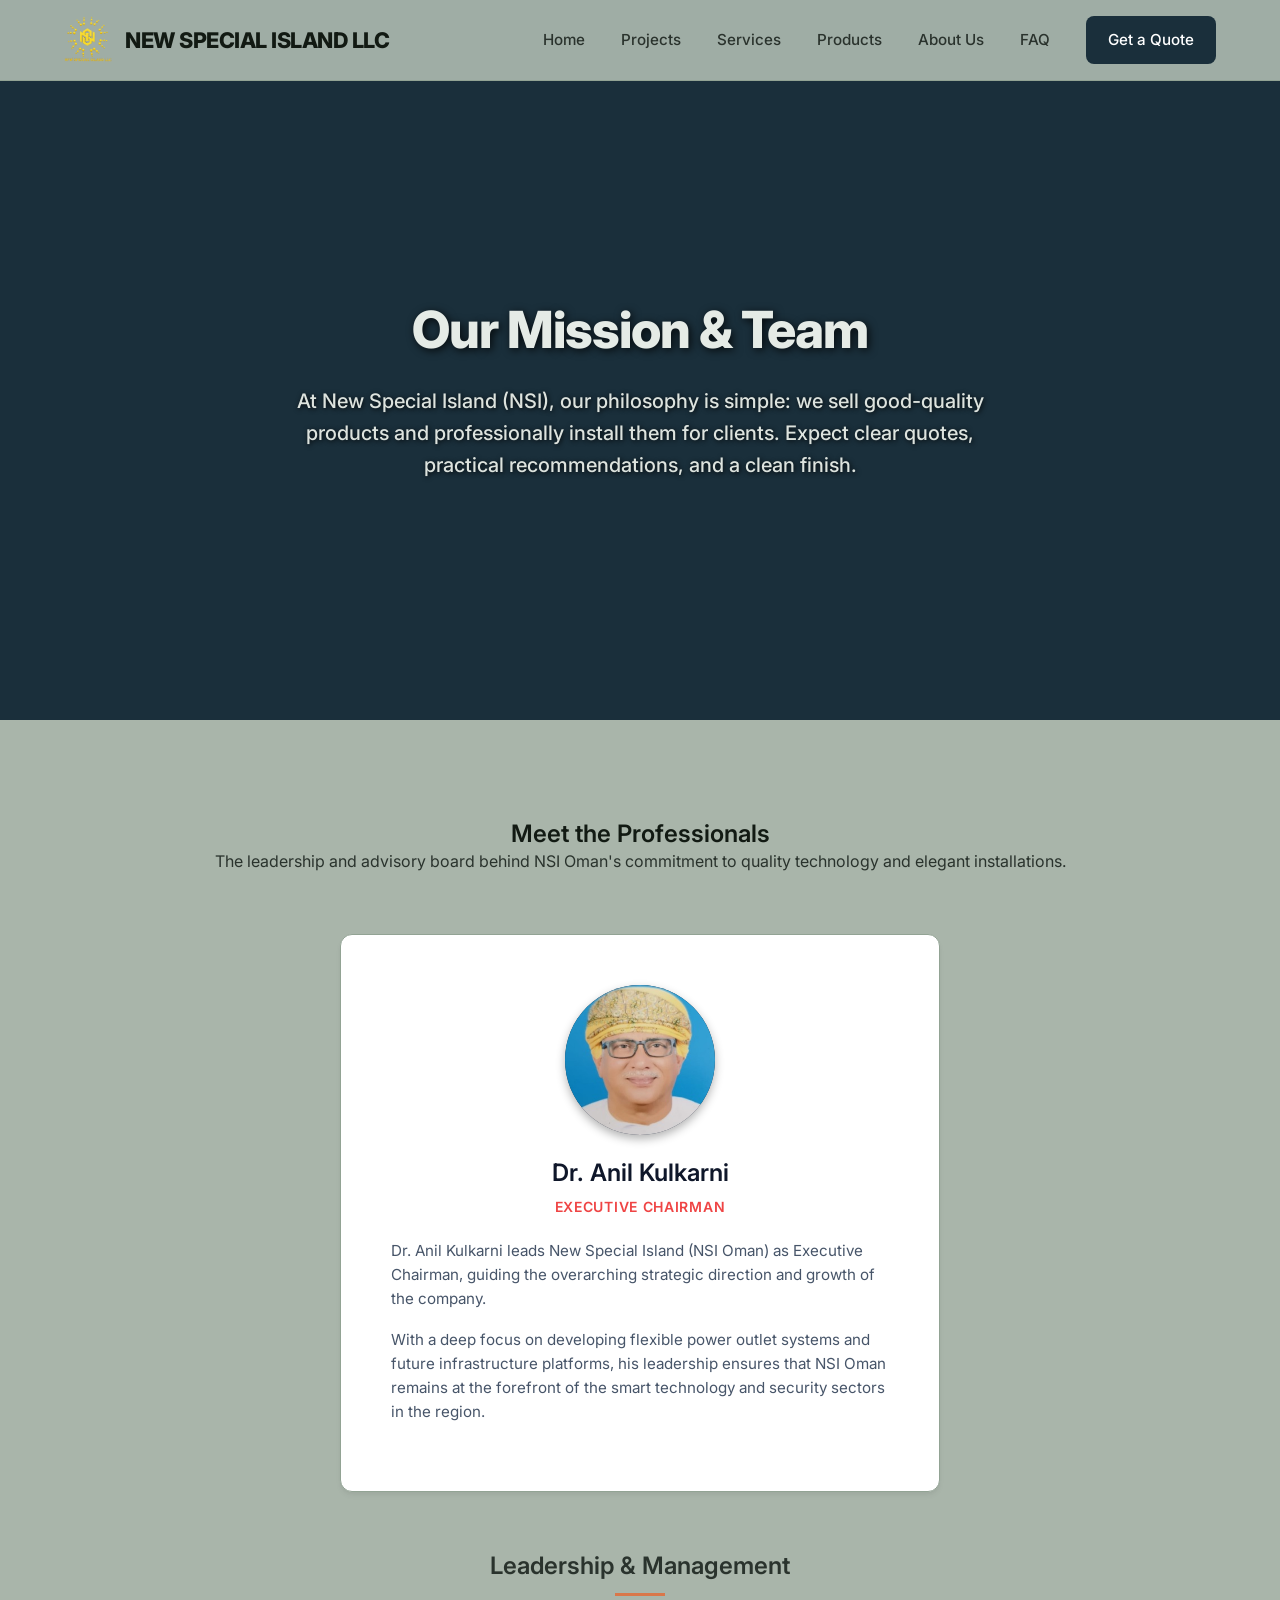
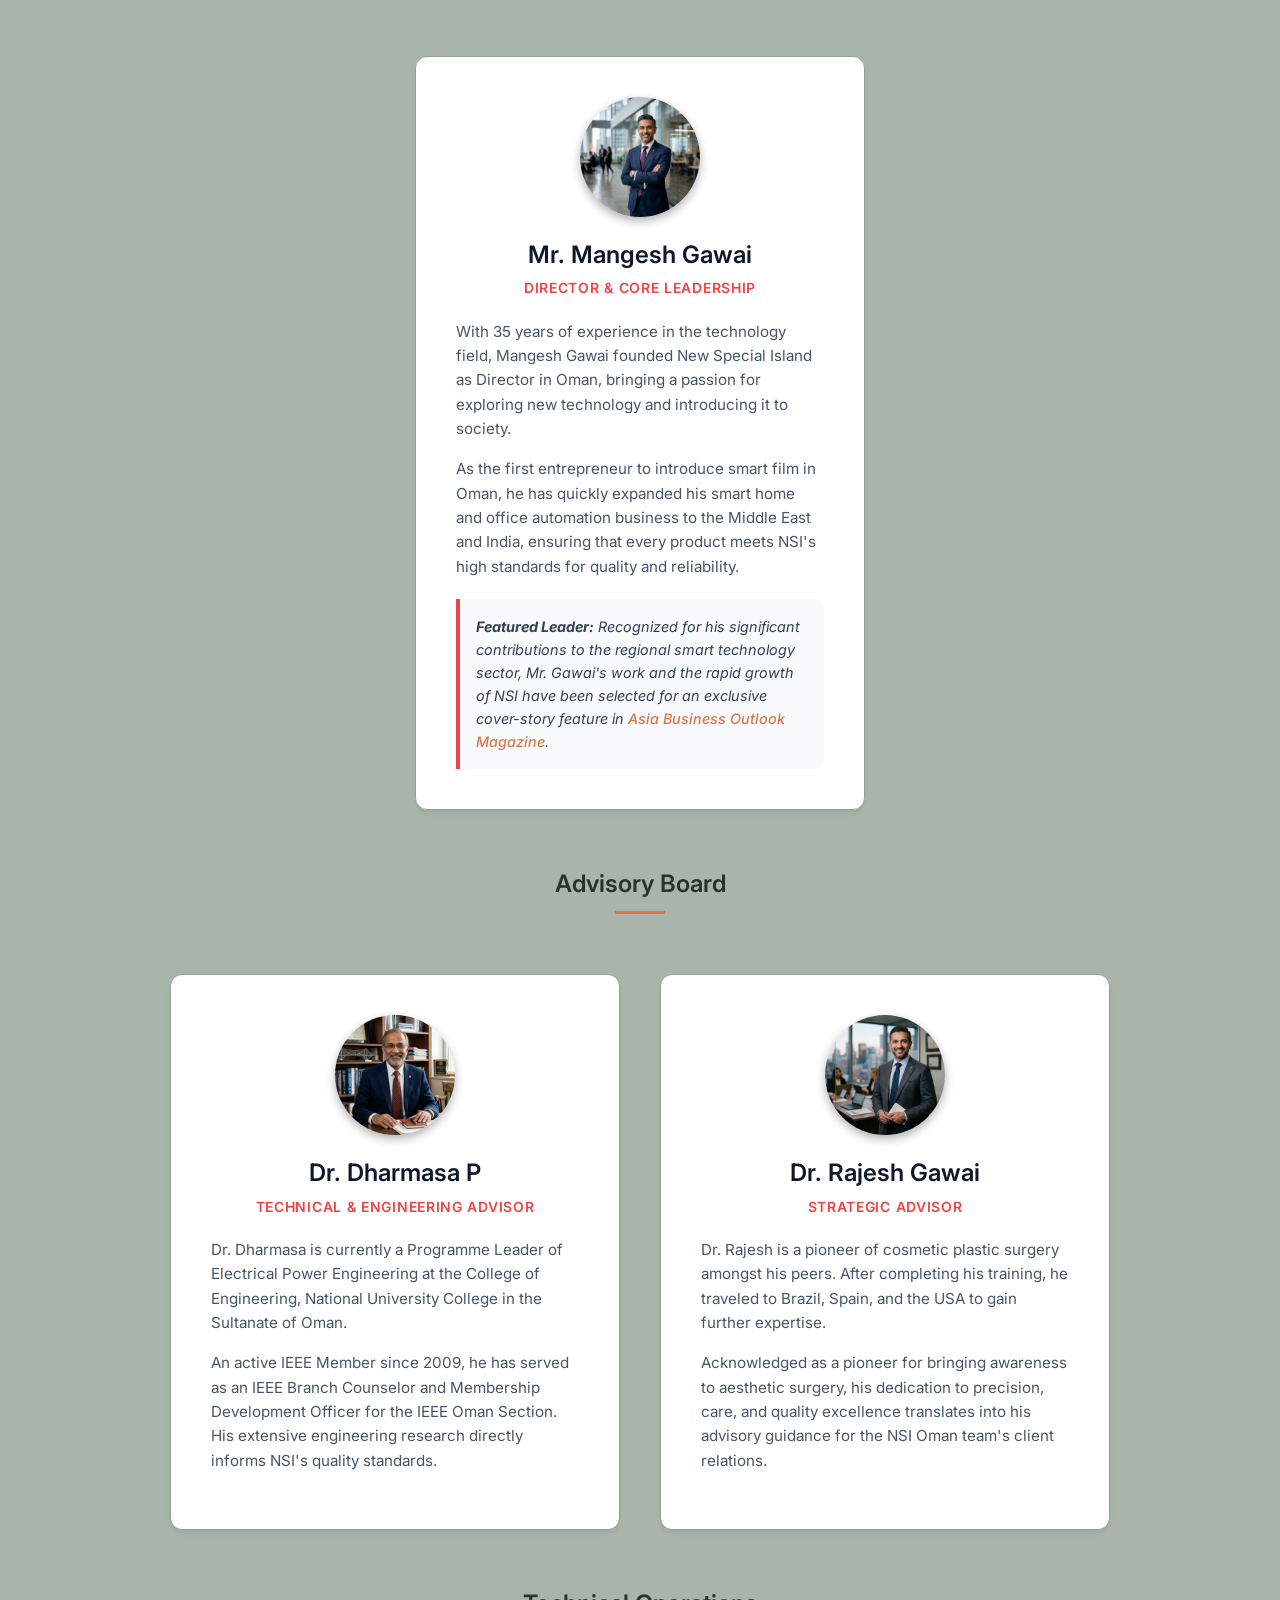
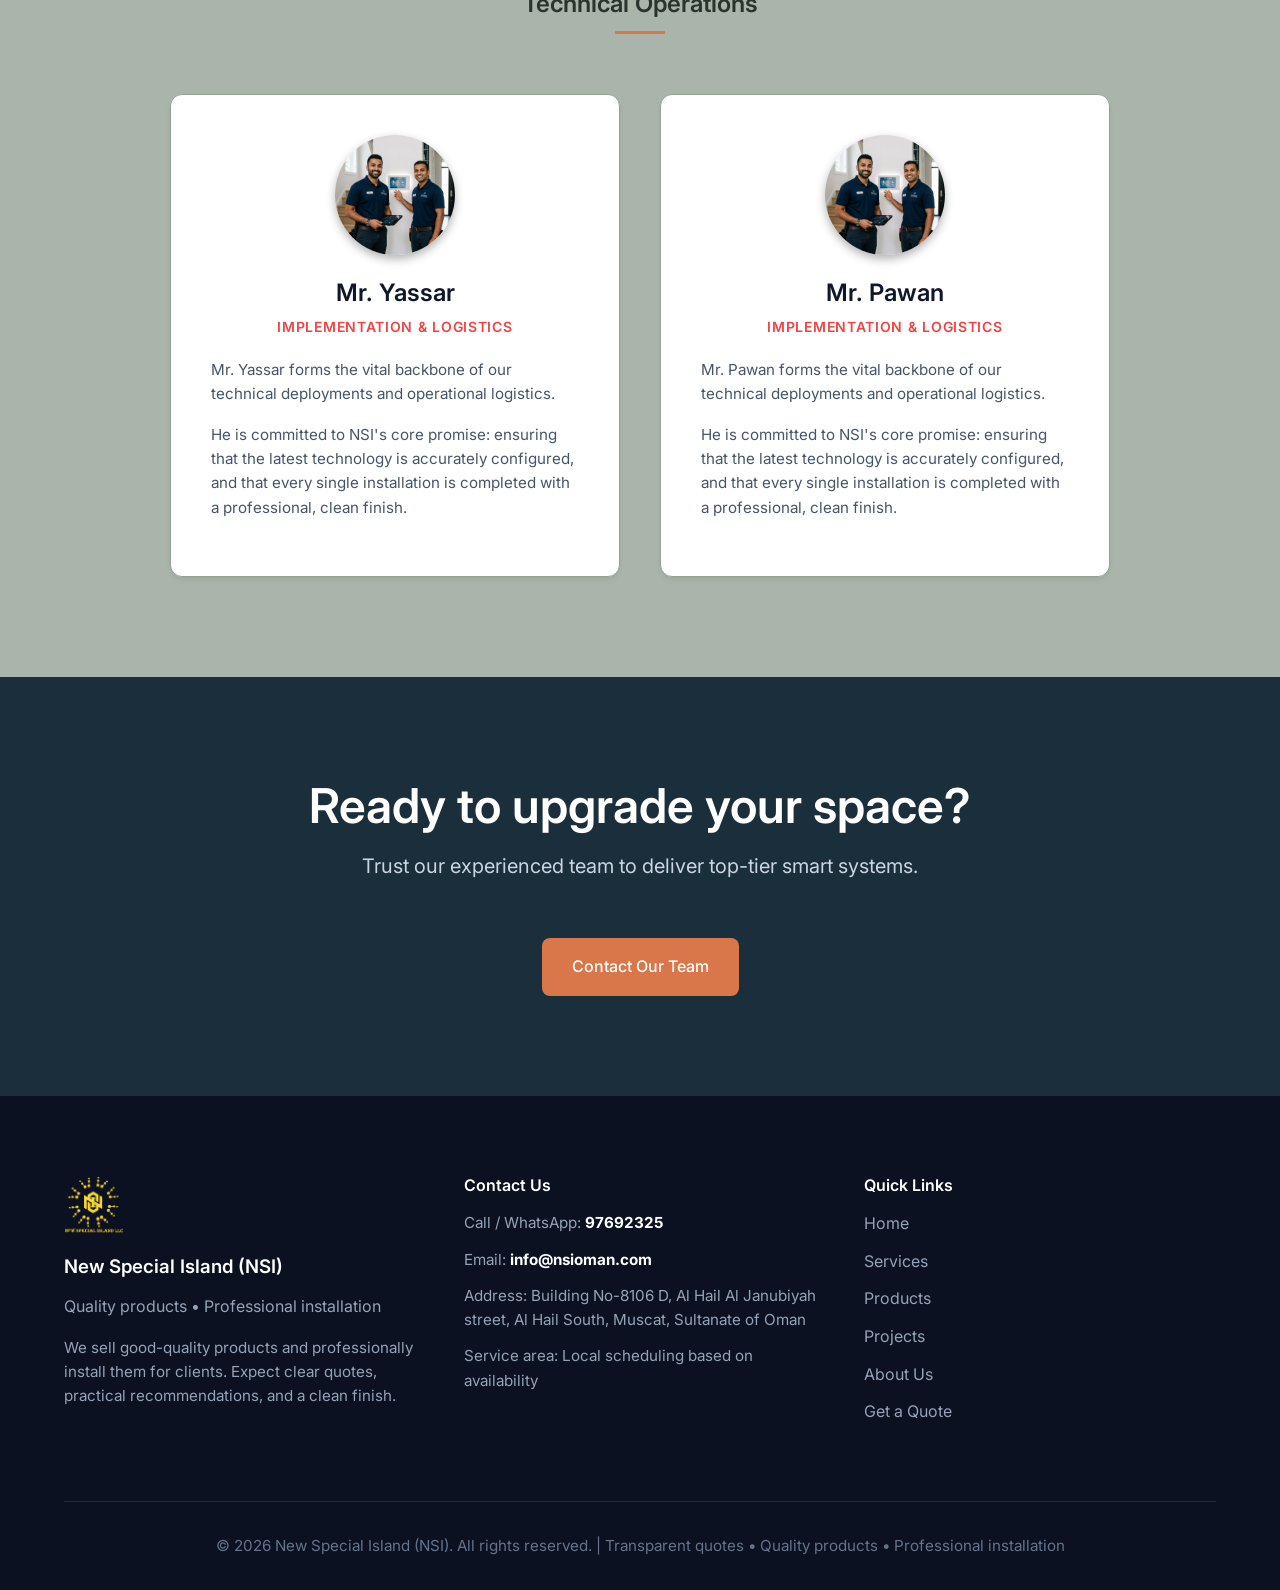
==== commit b4e30a4a: "foo" ====
--- a/about.html
+++ b/about.html
@@ -260,6 +260,7 @@
         <div class="container">
             <div class="footer-grid">
                 <div class="footer-brand">
+                    <img src="images/nsi_logo_new.png" alt="NSI Logo" style="height: 60px; margin-bottom: 12px;">
                     <h3>New Special Island (NSI)</h3>
                     <p>Quality products • Professional installation</p>
                     <p class="footer-desc">We sell good-quality products and professionally install them for clients.
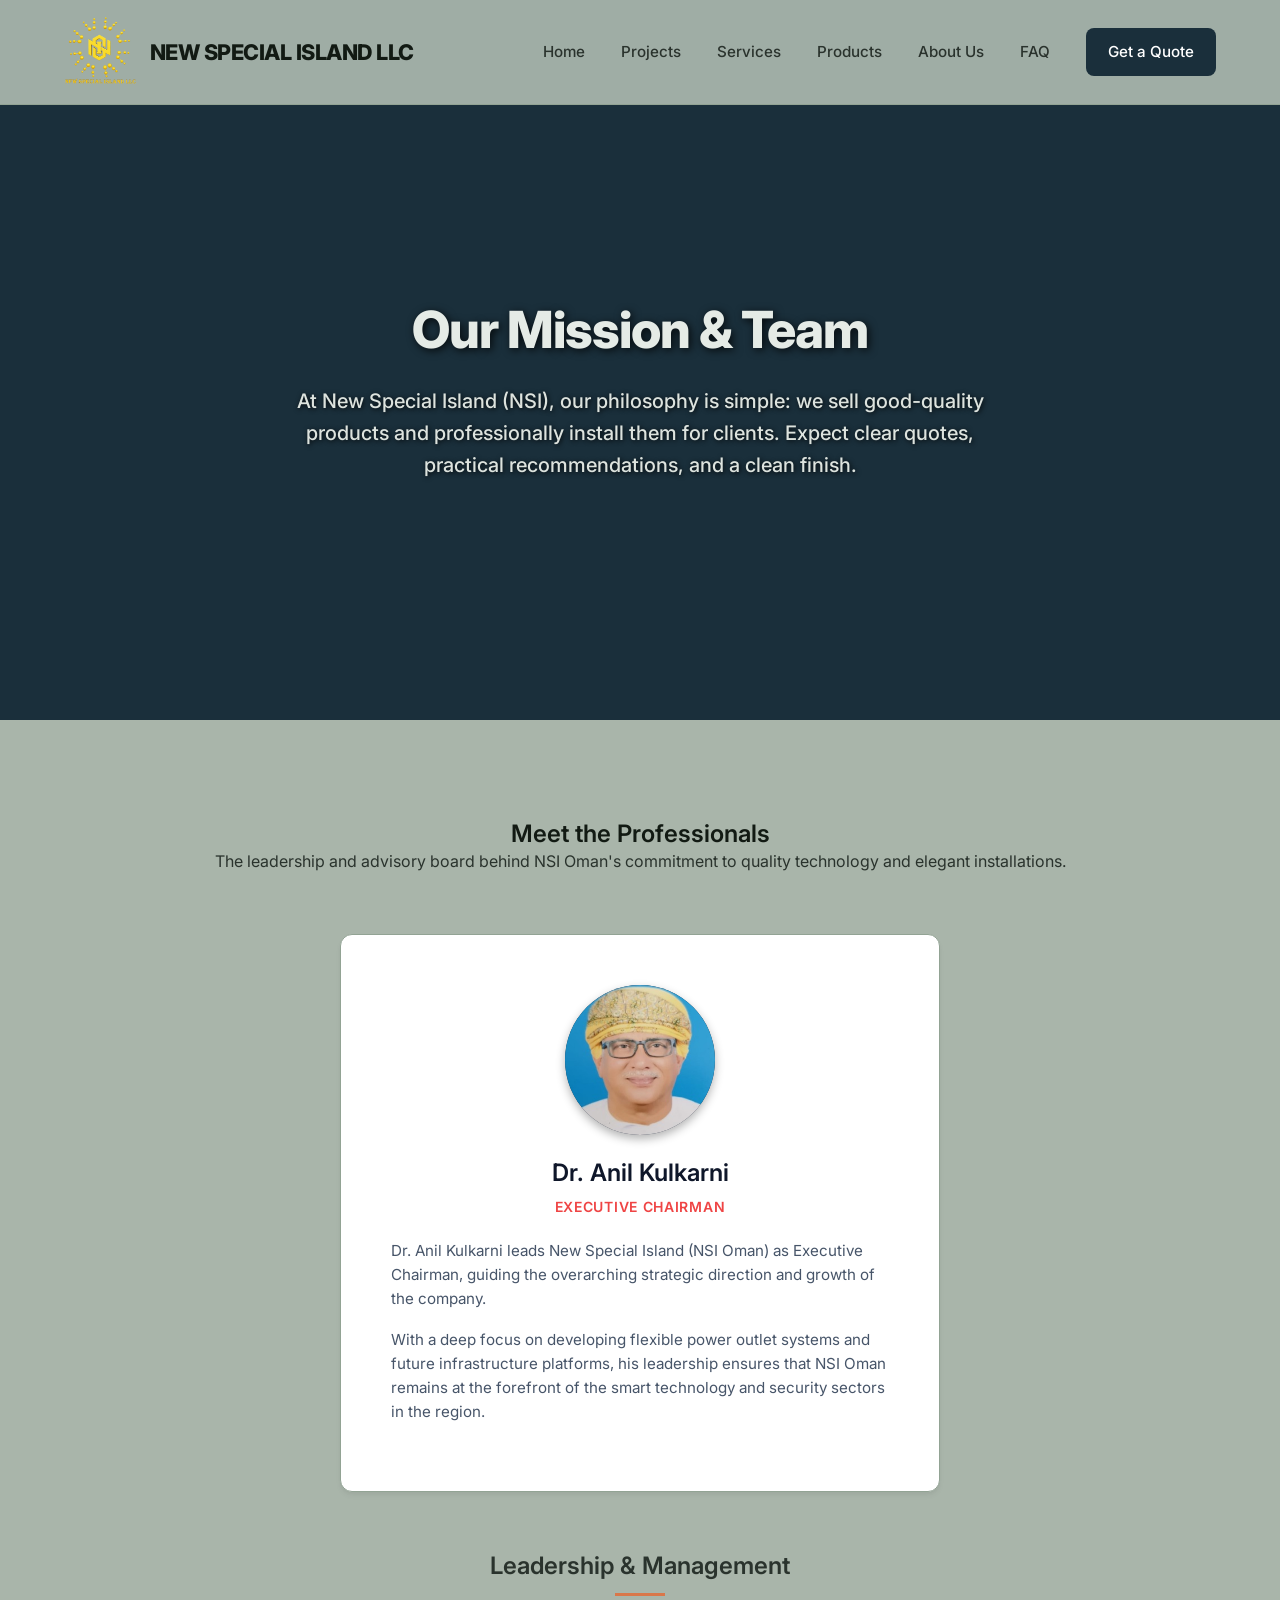
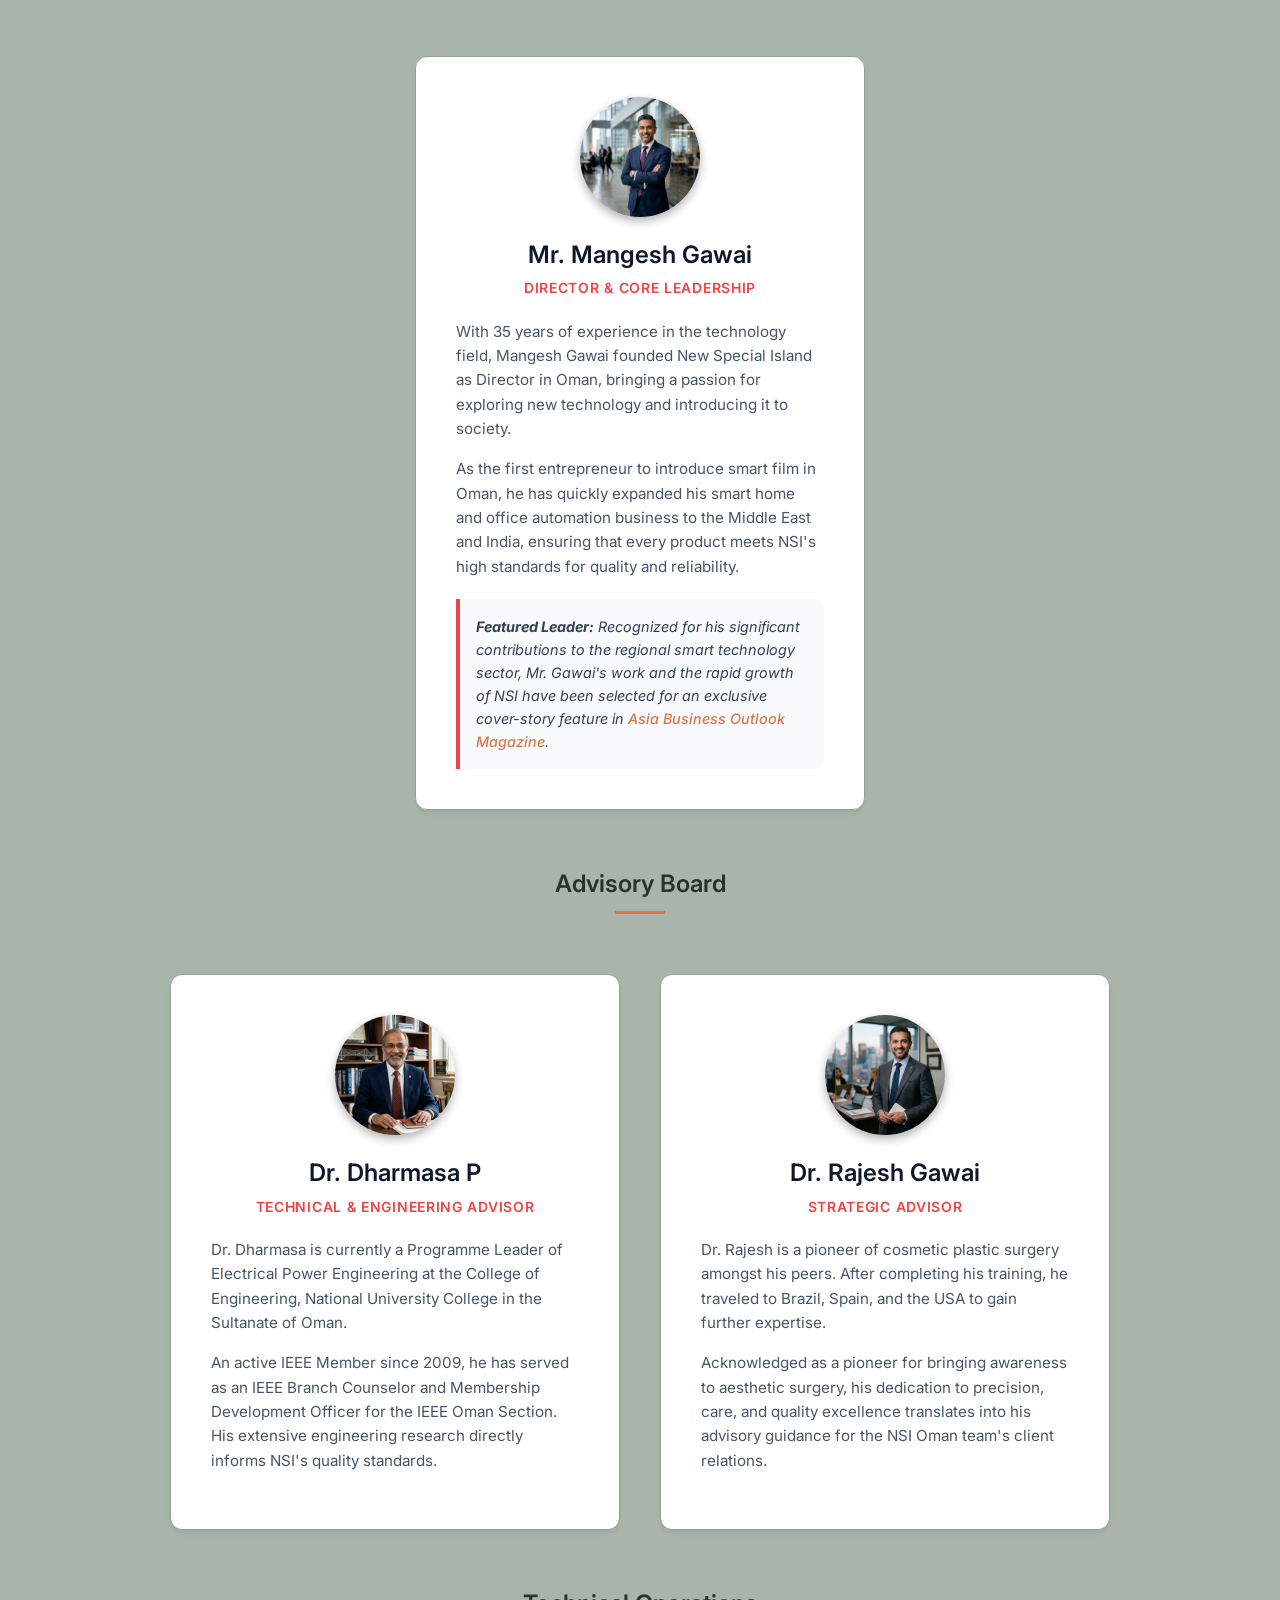
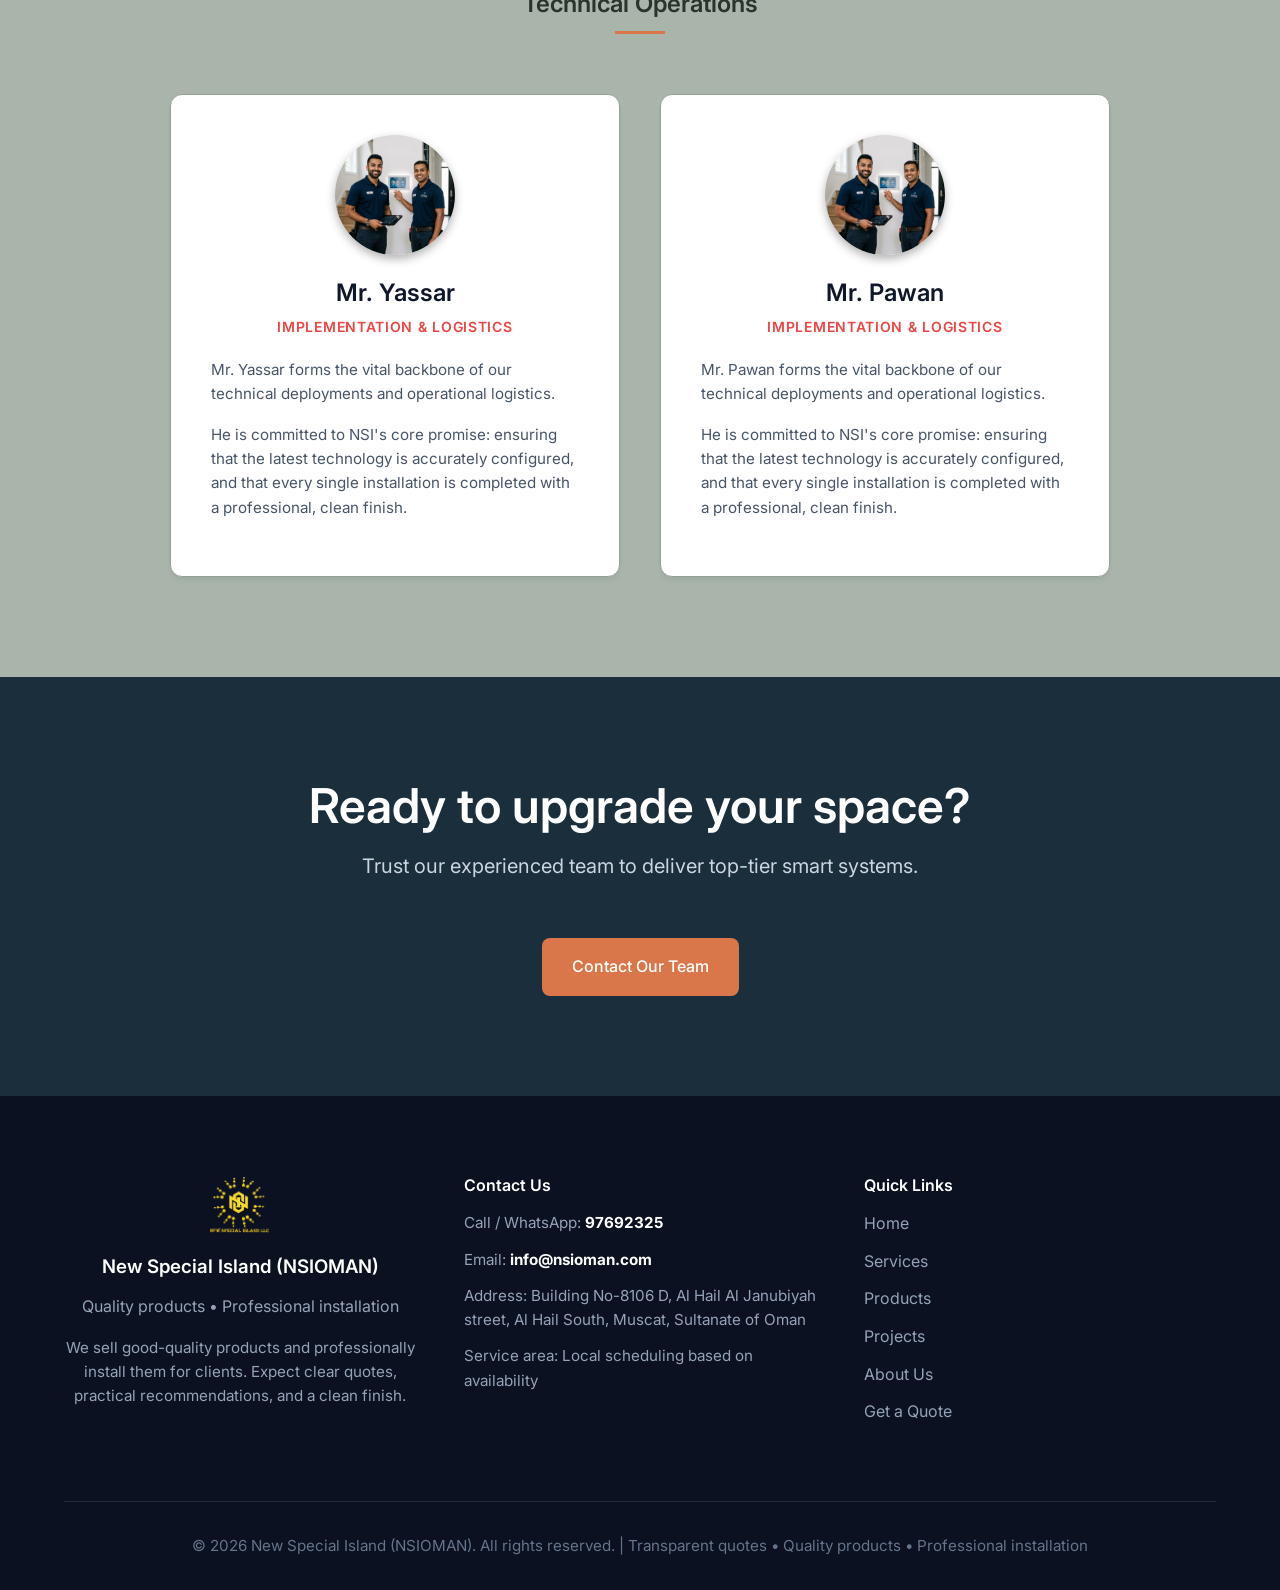
==== commit de41a98a: "logo foot" ====
--- a/about.html
+++ b/about.html
@@ -259,9 +259,9 @@
     <footer class="footer">
         <div class="container">
             <div class="footer-grid">
-                <div class="footer-brand">
+                <div class="footer-brand" style="text-align: center;">
                     <img src="images/nsi_logo_new.png" alt="NSI Logo" style="height: 60px; margin-bottom: 12px;">
-                    <h3>New Special Island (NSI)</h3>
+                    <h3>New Special Island (NSIOMAN)</h3>
                     <p>Quality products • Professional installation</p>
                     <p class="footer-desc">We sell good-quality products and professionally install them for clients.
                         Expect clear quotes, practical recommendations, and a clean finish.</p>
@@ -290,7 +290,7 @@
             </div>
 
             <div class="footer-bottom">
-                <p>&copy; 2026 New Special Island (NSI). All rights reserved. | Transparent quotes &bull; Quality
+                <p>&copy; 2026 New Special Island (NSIOMAN). All rights reserved. | Transparent quotes &bull; Quality
                     products &bull; Professional installation</p>
             </div>
         </div>
--- a/styles.css
+++ b/styles.css
@@ -371,7 +371,7 @@
 }
 
 .nav-logo-img {
-    height: 48px;
+    height: 72px;
     width: auto;
     object-fit: contain;
 }
